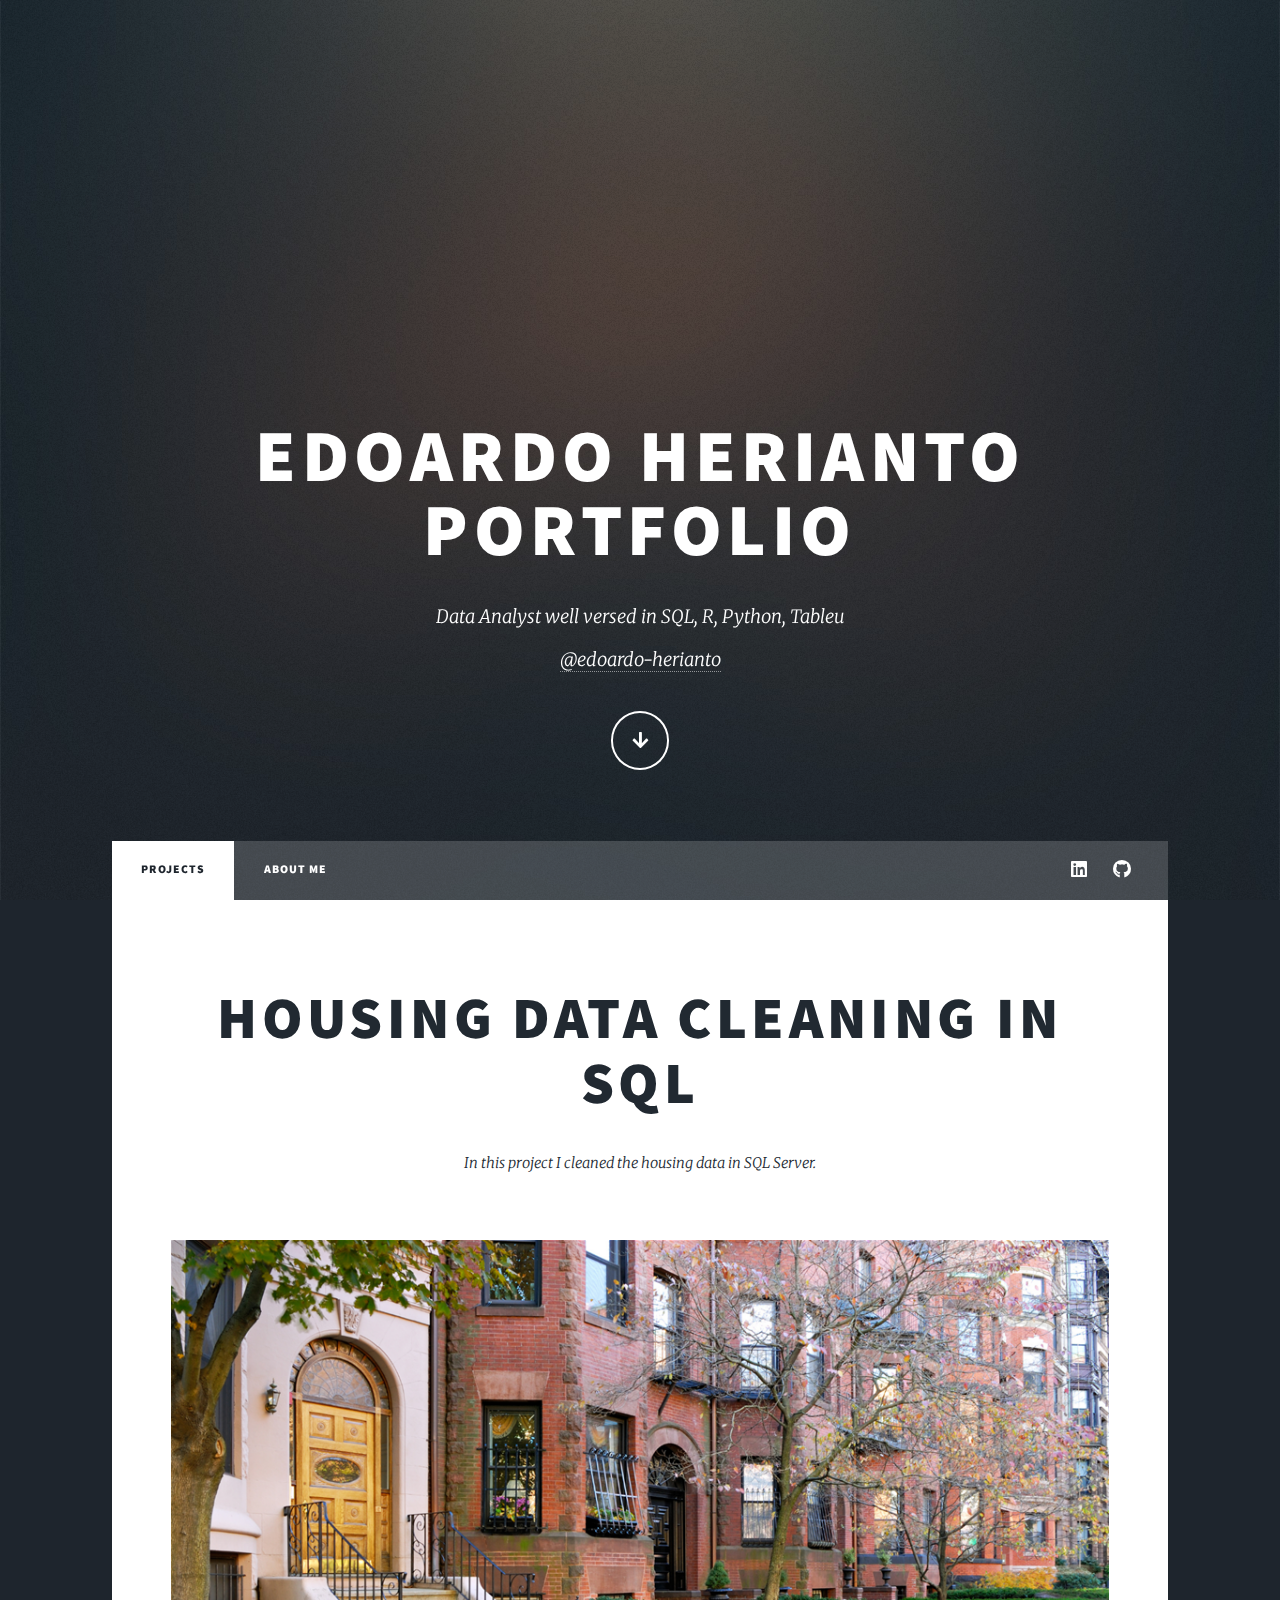
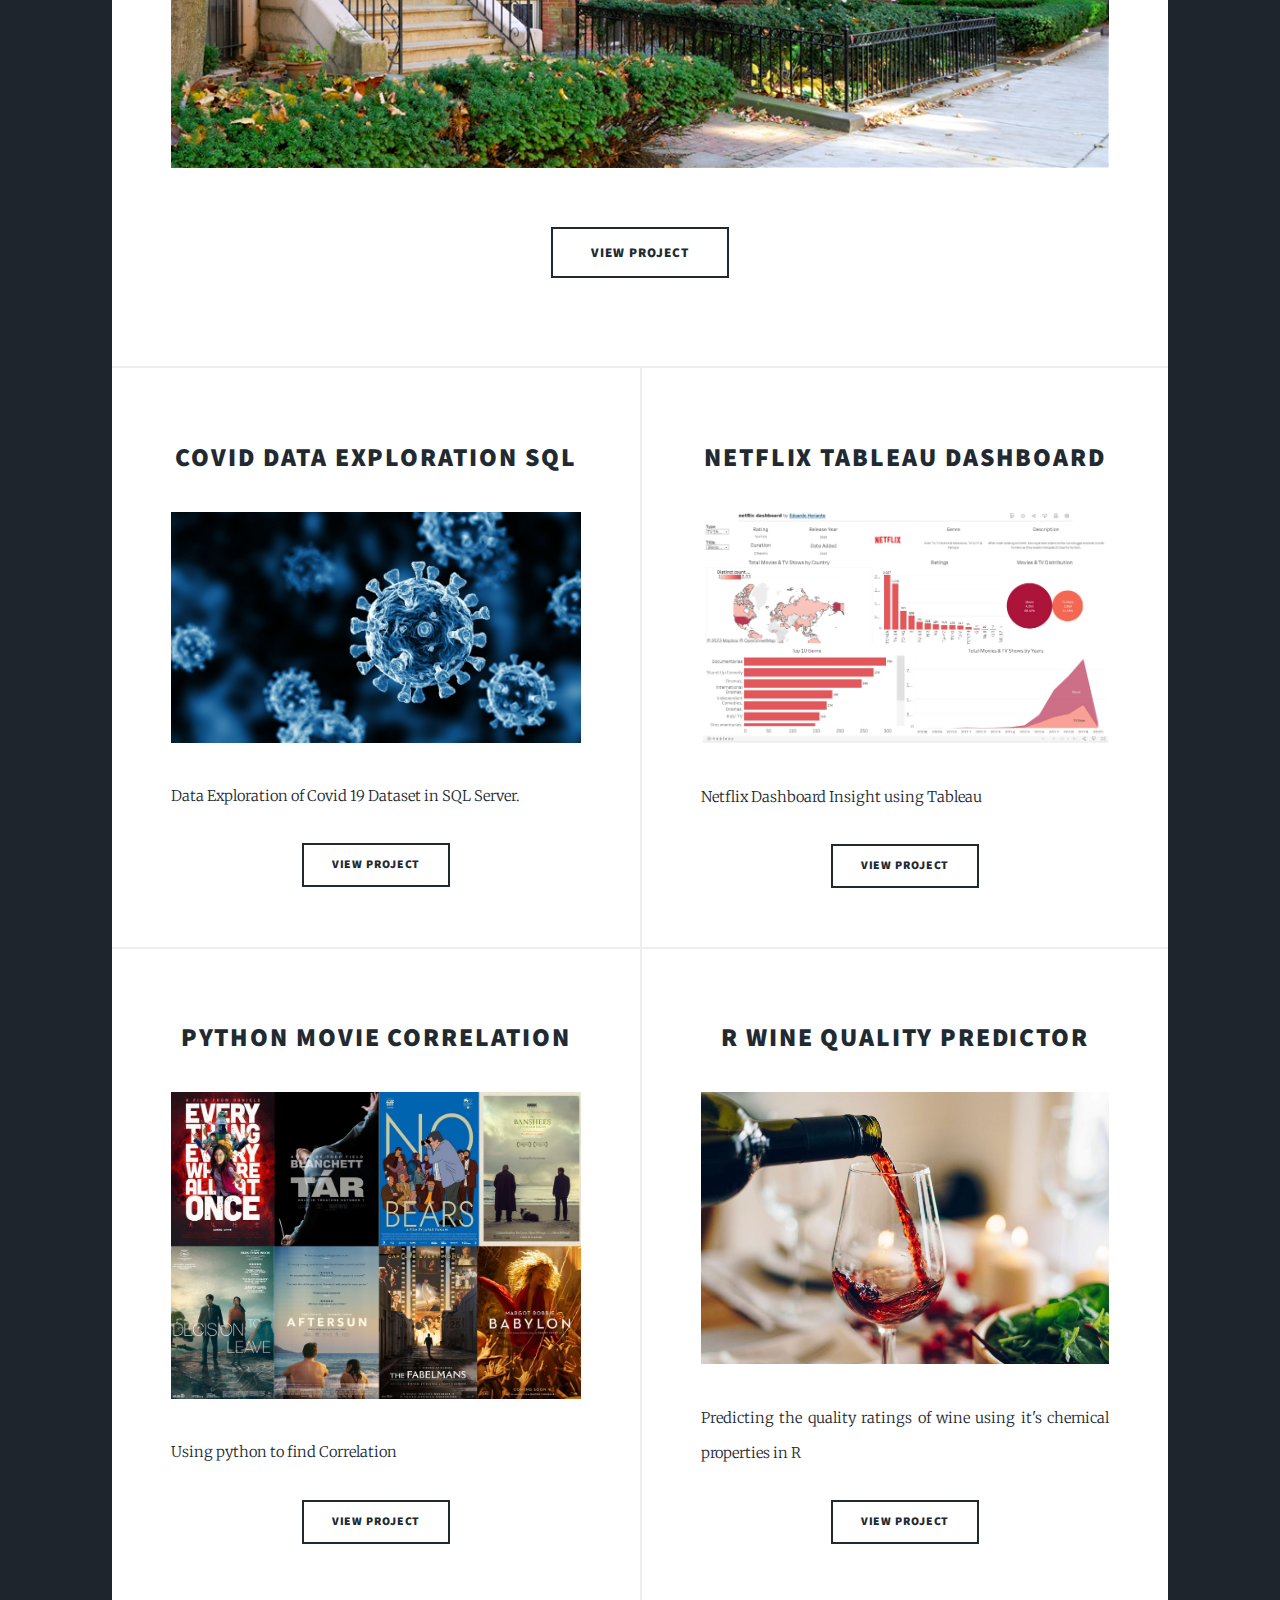
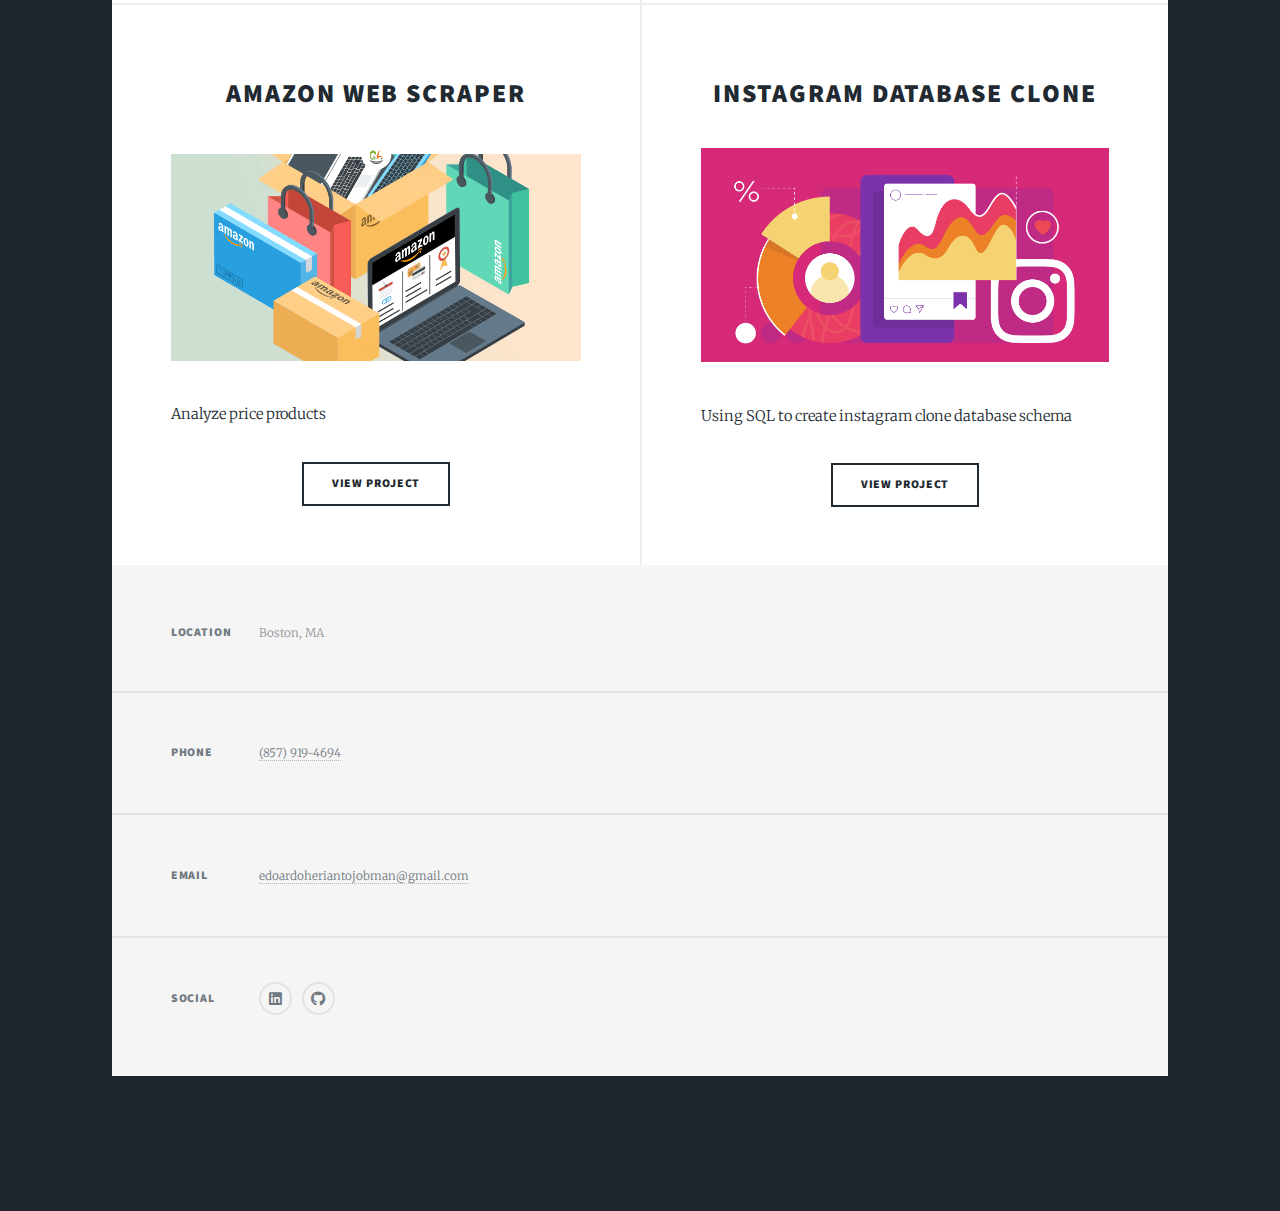
==== index.html @ 622aac28 "Add files via upload" ====
<!DOCTYPE HTML>
<!--
	Massively by HTML5 UP
	html5up.net | @ajlkn
	Free for personal and commercial use under the CCA 3.0 license (html5up.net/license)
-->
<html>
	<head>
		<title>Edoardo Herianto Portfolio - Projects</title>
		<meta charset="utf-8" />
		<meta name="viewport" content="width=device-width, initial-scale=1, user-scalable=no" />
		<link rel="stylesheet" href="assets/css/main.css" />
		<noscript><link rel="stylesheet" href="assets/css/noscript.css" /></noscript>
	</head>
	<body class="is-preload">

		<!-- Wrapper -->
			<div id="wrapper" class="fade-in">

				<!-- Intro -->
					<div id="intro">
						<h1>Edoardo Herianto Portfolio<br />
						</h1>
						<p>Data Analyst well versed in SQL, R, Python, Tableu <br /> 
						<a href="https://www.linkedin.com/in/edoardo-herianto/">@edoardo-herianto</a><a href="https://github.com/edher01"></a></p>
						<ul class="actions">
							<li><a href="#header" class="button icon solid solo fa-arrow-down scrolly">Continue</a></li>
						</ul>
					</div>

				<!-- Header -->
					<header id="header">
						<a href="index.html" class="logo">Edoardo Herianto</a>
					</header>

				<!-- Nav -->
					<nav id="nav">
						<ul class="links">
							<li class="active"><a href="index.html">Projects</a></li>
							<li><a href="generic.html">About Me</a></li>
							
						</ul>
						<ul class="icons">
							
							<li><a href="https://www.linkedin.com/in/edoardo-herianto/" class="icon brands alt fa-linkedin"><span class="label">LinkedIn</span></a></li>
							<li><a href="#" class="icon brands fa-github"><span class="label">GitHub</span></a></li>
						</ul>
					</nav>

				<!-- Main -->
					<div id="main">

						<!-- Featured Post -->
							<article class="post featured">
								<header class="major">
									
									<h2><a href="https://github.com/edher01/PortfolioProjects/blob/main/Housing%20Data%20Cleaning.sql">HOUSING DATA CLEANING IN SQL<br />
									</a></h2>
									<p>In this project I cleaned the housing data in SQL Server. </p>
								</header>
								<a href="https://github.com/edher01/PortfolioProjects/blob/main/Housing%20Data%20Cleaning.sql" class="image main"><img src="images/housing.png" alt="" /></a>
								<ul class="actions special">
									<li><a href="https://github.com/edher01/PortfolioProjects/blob/main/Housing%20Data%20Cleaning.sql" class="button large">View Project</a></li>
								</ul>
							</article>

						<!-- Posts -->
							<section class="posts">
								<article>
									<header>
										<span class="date"></span>
										<h2><a href="https://github.com/edher01/PortfolioProjects/blob/main/COVID%20Data%20Exploration.sql">COVID Data Exploration SQL<br />
										</a></h2>
									</header>
									<a href="https://github.com/edher01/PortfolioProjects/blob/main/COVID%20Data%20Exploration.sql" class="image fit"><img src="images/COVID9.jpg" alt="" /></a>
									<p>Data Exploration of Covid 19 Dataset in SQL Server.</p>
									<ul class="actions special">
										<li><a href="https://github.com/edher01/PortfolioProjects/blob/main/COVID%20Data%20Exploration.sql" class="button">View Project</a></li>
									</ul>
								</article>
								<article>
									<header>
										<span class="date"></span>
										<h2><a href="https://public.tableau.com/app/profile/edoardo.herianto/viz/netflixdashboard_16854942306820/NETFLIXDashboard?publish=yes">Netflix Tableau Dashboard<br />
										</a></h2>
									</header>
									<a href="https://public.tableau.com/app/profile/edoardo.herianto/viz/netflixdashboard_16854942306820/NETFLIXDashboard?publish=yes" class="image fit"><img src="images/netscreen.jpg" alt="" /></a>
									<p>Netflix Dashboard Insight using Tableau</p>
									<ul class="actions special">
										<li><a href="https://public.tableau.com/app/profile/edoardo.herianto/viz/netflixdashboard_16854942306820/NETFLIXDashboard?publish=yes" class="button">View Project</a></li>
									</ul>
								</article>
								<article>
									<header>
										<span class="date"></span>
										<h2><a href="https://github.com/edher01/PortfolioProjects/blob/main/Movie%20Portfolio%20Project.ipynb">Python MOVIE Correlation<br />
										</a></h2>
									</header>
									<a href="https://github.com/edher01/PortfolioProjects/blob/main/Movie%20Portfolio%20Project.ipynb" class="image fit"><img src="images/topten.jpeg" alt="" /></a>
									<p>Using python to find Correlation</p>
									<ul class="actions special">
										<li><a href="https://github.com/edher01/PortfolioProjects/blob/main/Movie%20Portfolio%20Project.ipynb" class="button">View Project</a></li>
									</ul>
								</article>
								<article>
									<header>
										<span class="date"></span>
										<h2><a href="https://github.com/edher01/PortfolioProjects/blob/main/WineQualityPrediction.R">R Wine Quality Predictor<br />
										</a></h2>
									</header>
									<a href="https://github.com/edher01/PortfolioProjects/blob/main/WineQualityPrediction.R" class="image fit"><img src="images/wine.jpeg" alt="" /></a>
									<p>Predicting the quality ratings of wine using it's chemical properties in R</p>
									<ul class="actions special">
										<li><a href="https://github.com/edher01/PortfolioProjects/blob/main/WineQualityPrediction.R" class="button">View Project</a></li>
									</ul>
								</article>
								<article>
									<header>
										<span class="date"></span>
										<h2><a href="https://github.com/edher01/PortfolioProjects/blob/main/Amazon%20Web%20Scraper.ipynb">Amazon Web Scraper<br />
										</a></h2>
									</header>
									<a href="https://github.com/edher01/PortfolioProjects/blob/main/Amazon%20Web%20Scraper.ipynb" class="image fit"><img src="images/amazon.png" alt="" /></a>
									<p>Analyze price products</p>
									<ul class="actions special">
										<li><a href="https://github.com/edher01/PortfolioProjects/blob/main/Amazon%20Web%20Scraper.ipynb" class="button">View Project</a></li>
									</ul>
								</article>
								<article>
									<header>
										<span class="date"></span>
										<h2><a href="https://github.com/edher01/PortfolioProjects/blob/main/instagram%20clone%20database.sql">INSTAGRAM DATABASE CLONE<br />
										</a></h2>
									</header>
									<a href="https://github.com/edher01/PortfolioProjects/blob/main/instagram%20clone%20database.sql" class="image fit"><img src="images/insta.png" alt="" /></a>
									<p>Using SQL to create instagram clone database schema</p>
									<ul class="actions special">
										<li><a href="#" class="button">View Project</a></li>
									</ul>
								</article>
								
							</section>

					</div>

				<!-- Footer -->
					<footer id="footer">
						
						<section class="split contact">
							<section class="alt">
								<h3>Location</h3>
								<p>Boston, MA<br />
								</p>
							</section>
							<section>
								<h3>Phone</h3>
								<p><a href="#">(857) 919-4694</a></p>
							</section>
							<section>
								<h3>Email</h3>
								<p><a href="#">edoardoheriantojobman@gmail.com</a></p>
							</section>
							<section>
								<h3>Social</h3>
								<ul class="icons alt">
									
									<li><a href="https://www.linkedin.com/in/edoardo-herianto/" class="icon brands alt fa-linkedin"><span class="label">LinkedIn</span></a></li>
									<li><a href="https://github.com/edher01" class="icon brands alt fa-github"><span class="label">GitHub</span></a></li>
								</ul>
							</section>
						</section>
					</footer>

				<!-- Copyright -->
					<div id="copyright">
						<ul><li></li><li></a></li></ul>
					</div>

			</div>

		<!-- Scripts -->
			<script src="assets/js/jquery.min.js"></script>
			<script src="assets/js/jquery.scrollex.min.js"></script>
			<script src="assets/js/jquery.scrolly.min.js"></script>
			<script src="assets/js/browser.min.js"></script>
			<script src="assets/js/breakpoints.min.js"></script>
			<script src="assets/js/util.js"></script>
			<script src="assets/js/main.js"></script>

	</body>
</html>
---- assets/css/main.css ----
@import url(fontawesome-all.min.css);
@import url("https://fonts.googleapis.com/css?family=Merriweather:300,700,300italic,700italic|Source+Sans+Pro:900");

/*
	Massively by HTML5 UP
	html5up.net | @ajlkn
	Free for personal and commercial use under the CCA 3.0 license (html5up.net/license)
*/

html, body, div, span, applet, object,
iframe, h1, h2, h3, h4, h5, h6, p, blockquote,
pre, a, abbr, acronym, address, big, cite,
code, del, dfn, em, img, ins, kbd, q, s, samp,
small, strike, strong, sub, sup, tt, var, b,
u, i, center, dl, dt, dd, ol, ul, li, fieldset,
form, label, legend, table, caption, tbody,
tfoot, thead, tr, th, td, article, aside,
canvas, details, embed, figure, figcaption,
footer, header, hgroup, menu, nav, output, ruby,
section, summary, time, mark, audio, video {
	margin: 0;
	padding: 0;
	border: 0;
	font-size: 100%;
	font: inherit;
	vertical-align: baseline;}

article, aside, details, figcaption, figure,
footer, header, hgroup, menu, nav, section {
	display: block;}

body {
	line-height: 1;
}

ol, ul {
	list-style: none;
}

blockquote, q {
	quotes: none;
}

	blockquote:before, blockquote:after, q:before, q:after {
		content: '';
		content: none;
	}

table {
	border-collapse: collapse;
	border-spacing: 0;
}

body {
	-webkit-text-size-adjust: none;
}

mark {
	background-color: transparent;
	color: inherit;
}

input::-moz-focus-inner {
	border: 0;
	padding: 0;
}

input, select, textarea {
	-moz-appearance: none;
	-webkit-appearance: none;
	-ms-appearance: none;
	appearance: none;
}

/* Basic */

	@-ms-viewport {
		width: device-width;
	}

	body {
		-ms-overflow-style: scrollbar;
	}

	@media screen and (max-width: 480px) {

		html, body {
			min-width: 320px;
		}

	}

	html {
		box-sizing: border-box;
	}

	*, *:before, *:after {
		box-sizing: inherit;
	}

	body {
		background-color: #1e252d;
	}

		body.is-preload *, body.is-preload *:before, body.is-preload *:after {
			-moz-animation: none !important;
			-webkit-animation: none !important;
			-ms-animation: none !important;
			animation: none !important;
			-moz-transition: none !important;
			-webkit-transition: none !important;
			-ms-transition: none !important;
			transition: none !important;
		}

/* Type */

	html {
		font-size: 16pt;
	}

		@media screen and (max-width: 1680px) {

			html {
				font-size: 12pt;
			}

		}

		@media screen and (max-width: 1280px) {

			html {
				font-size: 11pt;
			}

		}

		@media screen and (max-width: 360px) {

			html {
				font-size: 10pt;
			}

		}

	body {
		color: #212931;
	}

	body, input, select, textarea {
		font-family: "Merriweather", Georgia, serif;
		font-weight: 300;
		font-size: 1rem;
		line-height: 2.375;
	}

	a {
		-moz-transition: color 0.2s ease-in-out, background-color 0.2s ease-in-out, border-color 0.2s ease-in-out, box-shadow 0.2s ease-in-out;
		-webkit-transition: color 0.2s ease-in-out, background-color 0.2s ease-in-out, border-color 0.2s ease-in-out, box-shadow 0.2s ease-in-out;
		-ms-transition: color 0.2s ease-in-out, background-color 0.2s ease-in-out, border-color 0.2s ease-in-out, box-shadow 0.2s ease-in-out;
		transition: color 0.2s ease-in-out, background-color 0.2s ease-in-out, border-color 0.2s ease-in-out, box-shadow 0.2s ease-in-out;
		border-bottom: dotted 1px;
		text-decoration: none;
	}

		a:hover {
			border-bottom-color: transparent;
		}

	strong, b {
		font-weight: 600;
	}

	em, i {
		font-style: italic;
	}

	p {
		text-align: justify;
		margin: 0 0 2rem 0;
	}

	h1, h2, h3, h4, h5, h6 {
		font-family: "Source Sans Pro", Helvetica, sans-serif;
		font-weight: 900;
		line-height: 1.5;
		letter-spacing: 0.075em;
		text-transform: uppercase;
		margin: 0 0 1rem 0;
	}

		h1 a, h2 a, h3 a, h4 a, h5 a, h6 a {
			border-bottom: 0;
			color: inherit;
			text-decoration: none;
		}

	h1 {
		font-size: 4rem;
		line-height: 1.1;
		margin: 0 0 2rem 0;
	}

	h2 {
		font-size: 1.75rem;
		line-height: 1.3;
		margin: 0 0 1.5rem 0;
	}

	h3 {
		font-size: 1.25rem;
		margin: 0 0 1.5rem 0;
	}

	h4 {
		font-size: 1rem;
	}

	h5 {
		font-size: 0.9rem;
	}

	h6 {
		font-size: 0.8rem;
	}

	sub {
		font-size: 0.8rem;
		position: relative;
		top: 0.5rem;
	}

	sup {
		font-size: 0.8rem;
		position: relative;
		top: -0.5rem;
	}

	blockquote {
		border-left: solid 4px;
		font-style: italic;
		margin: 0 0 2rem 0;
		padding: 0.5rem 0 0.5rem 2rem;
	}

	code {
		border: solid 2px;
		font-family: "Courier New", monospace;
		font-size: 0.9rem;
		margin: 0 0.25rem;
		padding: 0.25rem 0.65rem;
	}

	pre {
		-webkit-overflow-scrolling: touch;
		font-family: "Courier New", monospace;
		font-size: 0.9rem;
		margin: 0 0 2rem 0;
	}

		pre code {
			display: block;
			line-height: 1.75;
			padding: 1rem 1.5rem;
			overflow-x: auto;
		}

	hr {
		border: 0;
		border-bottom: solid 2px;
		margin: 3rem 0;
	}

		hr.major {
			margin: 5rem 0;
		}

	.align-left {
		text-align: left;
	}

	.align-center {
		text-align: center;
	}

	.align-right {
		text-align: right;
	}

	input, select, textarea {
		color: #212931;
	}

	a {
		color: #212931;
		border-bottom-color: rgba(33, 41, 49, 0.5);
	}

		a:hover {
			border-bottom-color: transparent;
			color: #18bfef !important;
		}

	strong, b {
		color: #212931;
	}

	h1, h2, h3, h4, h5, h6 {
		color: #212931;
	}

	blockquote {
		border-left-color: #eeeeee;
	}

	code {
		background: rgba(220, 220, 220, 0.25);
		border-color: #eeeeee;
	}

	hr {
		border-bottom-color: #eeeeee;
	}

/* Row */

	.row {
		display: flex;
		flex-wrap: wrap;
		box-sizing: border-box;
		align-items: stretch;
	}

		.row > * {
			box-sizing: border-box;
		}

		.row.gtr-uniform > * > :last-child {
			margin-bottom: 0;
		}

		.row.aln-left {
			justify-content: flex-start;
		}

		.row.aln-center {
			justify-content: center;
		}

		.row.aln-right {
			justify-content: flex-end;
		}

		.row.aln-top {
			align-items: flex-start;
		}

		.row.aln-middle {
			align-items: center;
		}

		.row.aln-bottom {
			align-items: flex-end;
		}

		.row > .imp {
			order: -1;
		}

		.row > .col-1 {
			width: 8.33333%;
		}

		.row > .off-1 {
			margin-left: 8.33333%;
		}

		.row > .col-2 {
			width: 16.66667%;
		}

		.row > .off-2 {
			margin-left: 16.66667%;
		}

		.row > .col-3 {
			width: 25%;
		}

		.row > .off-3 {
			margin-left: 25%;
		}

		.row > .col-4 {
			width: 33.33333%;
		}

		.row > .off-4 {
			margin-left: 33.33333%;
		}

		.row > .col-5 {
			width: 41.66667%;
		}

		.row > .off-5 {
			margin-left: 41.66667%;
		}

		.row > .col-6 {
			width: 50%;
		}

		.row > .off-6 {
			margin-left: 50%;
		}

		.row > .col-7 {
			width: 58.33333%;
		}

		.row > .off-7 {
			margin-left: 58.33333%;
		}

		.row > .col-8 {
			width: 66.66667%;
		}

		.row > .off-8 {
			margin-left: 66.66667%;
		}

		.row > .col-9 {
			width: 75%;
		}

		.row > .off-9 {
			margin-left: 75%;
		}

		.row > .col-10 {
			width: 83.33333%;
		}

		.row > .off-10 {
			margin-left: 83.33333%;
		}

		.row > .col-11 {
			width: 91.66667%;
		}

		.row > .off-11 {
			margin-left: 91.66667%;
		}

		.row > .col-12 {
			width: 100%;
		}

		.row > .off-12 {
			margin-left: 100%;
		}

		.row.gtr-0 {
			margin-top: 0;
			margin-left: 0rem;
		}

			.row.gtr-0 > * {
				padding: 0 0 0 0rem;
			}

			.row.gtr-0.gtr-uniform {
				margin-top: 0rem;
			}

				.row.gtr-0.gtr-uniform > * {
					padding-top: 0rem;
				}

		.row.gtr-25 {
			margin-top: 0;
			margin-left: -0.375rem;
		}

			.row.gtr-25 > * {
				padding: 0 0 0 0.375rem;
			}

			.row.gtr-25.gtr-uniform {
				margin-top: -0.375rem;
			}

				.row.gtr-25.gtr-uniform > * {
					padding-top: 0.375rem;
				}

		.row.gtr-50 {
			margin-top: 0;
			margin-left: -0.75rem;
		}

			.row.gtr-50 > * {
				padding: 0 0 0 0.75rem;
			}

			.row.gtr-50.gtr-uniform {
				margin-top: -0.75rem;
			}

				.row.gtr-50.gtr-uniform > * {
					padding-top: 0.75rem;
				}

		.row {
			margin-top: 0;
			margin-left: -1.5rem;
		}

			.row > * {
				padding: 0 0 0 1.5rem;
			}

			.row.gtr-uniform {
				margin-top: -1.5rem;
			}

				.row.gtr-uniform > * {
					padding-top: 1.5rem;
				}

		.row.gtr-150 {
			margin-top: 0;
			margin-left: -2.25rem;
		}

			.row.gtr-150 > * {
				padding: 0 0 0 2.25rem;
			}

			.row.gtr-150.gtr-uniform {
				margin-top: -2.25rem;
			}

				.row.gtr-150.gtr-uniform > * {
					padding-top: 2.25rem;
				}

		.row.gtr-200 {
			margin-top: 0;
			margin-left: -3rem;
		}

			.row.gtr-200 > * {
				padding: 0 0 0 3rem;
			}

			.row.gtr-200.gtr-uniform {
				margin-top: -3rem;
			}

				.row.gtr-200.gtr-uniform > * {
					padding-top: 3rem;
				}

		@media screen and (max-width: 1680px) {

			.row {
				display: flex;
				flex-wrap: wrap;
				box-sizing: border-box;
				align-items: stretch;
			}

				.row > * {
					box-sizing: border-box;
				}

				.row.gtr-uniform > * > :last-child {
					margin-bottom: 0;
				}

				.row.aln-left {
					justify-content: flex-start;
				}

				.row.aln-center {
					justify-content: center;
				}

				.row.aln-right {
					justify-content: flex-end;
				}

				.row.aln-top {
					align-items: flex-start;
				}

				.row.aln-middle {
					align-items: center;
				}

				.row.aln-bottom {
					align-items: flex-end;
				}

				.row > .imp-xlarge {
					order: -1;
				}

				.row > .col-1-xlarge {
					width: 8.33333%;
				}

				.row > .off-1-xlarge {
					margin-left: 8.33333%;
				}

				.row > .col-2-xlarge {
					width: 16.66667%;
				}

				.row > .off-2-xlarge {
					margin-left: 16.66667%;
				}

				.row > .col-3-xlarge {
					width: 25%;
				}

				.row > .off-3-xlarge {
					margin-left: 25%;
				}

				.row > .col-4-xlarge {
					width: 33.33333%;
				}

				.row > .off-4-xlarge {
					margin-left: 33.33333%;
				}

				.row > .col-5-xlarge {
					width: 41.66667%;
				}

				.row > .off-5-xlarge {
					margin-left: 41.66667%;
				}

				.row > .col-6-xlarge {
					width: 50%;
				}

				.row > .off-6-xlarge {
					margin-left: 50%;
				}

				.row > .col-7-xlarge {
					width: 58.33333%;
				}

				.row > .off-7-xlarge {
					margin-left: 58.33333%;
				}

				.row > .col-8-xlarge {
					width: 66.66667%;
				}

				.row > .off-8-xlarge {
					margin-left: 66.66667%;
				}

				.row > .col-9-xlarge {
					width: 75%;
				}

				.row > .off-9-xlarge {
					margin-left: 75%;
				}

				.row > .col-10-xlarge {
					width: 83.33333%;
				}

				.row > .off-10-xlarge {
					margin-left: 83.33333%;
				}

				.row > .col-11-xlarge {
					width: 91.66667%;
				}

				.row > .off-11-xlarge {
					margin-left: 91.66667%;
				}

				.row > .col-12-xlarge {
					width: 100%;
				}

				.row > .off-12-xlarge {
					margin-left: 100%;
				}

				.row.gtr-0 {
					margin-top: 0;
					margin-left: 0rem;
				}

					.row.gtr-0 > * {
						padding: 0 0 0 0rem;
					}

					.row.gtr-0.gtr-uniform {
						margin-top: 0rem;
					}

						.row.gtr-0.gtr-uniform > * {
							padding-top: 0rem;
						}

				.row.gtr-25 {
					margin-top: 0;
					margin-left: -0.375rem;
				}

					.row.gtr-25 > * {
						padding: 0 0 0 0.375rem;
					}

					.row.gtr-25.gtr-uniform {
						margin-top: -0.375rem;
					}

						.row.gtr-25.gtr-uniform > * {
							padding-top: 0.375rem;
						}

				.row.gtr-50 {
					margin-top: 0;
					margin-left: -0.75rem;
				}

					.row.gtr-50 > * {
						padding: 0 0 0 0.75rem;
					}

					.row.gtr-50.gtr-uniform {
						margin-top: -0.75rem;
					}

						.row.gtr-50.gtr-uniform > * {
							padding-top: 0.75rem;
						}

				.row {
					margin-top: 0;
					margin-left: -1.5rem;
				}

					.row > * {
						padding: 0 0 0 1.5rem;
					}

					.row.gtr-uniform {
						margin-top: -1.5rem;
					}

						.row.gtr-uniform > * {
							padding-top: 1.5rem;
						}

				.row.gtr-150 {
					margin-top: 0;
					margin-left: -2.25rem;
				}

					.row.gtr-150 > * {
						padding: 0 0 0 2.25rem;
					}

					.row.gtr-150.gtr-uniform {
						margin-top: -2.25rem;
					}

						.row.gtr-150.gtr-uniform > * {
							padding-top: 2.25rem;
						}

				.row.gtr-200 {
					margin-top: 0;
					margin-left: -3rem;
				}

					.row.gtr-200 > * {
						padding: 0 0 0 3rem;
					}

					.row.gtr-200.gtr-uniform {
						margin-top: -3rem;
					}

						.row.gtr-200.gtr-uniform > * {
							padding-top: 3rem;
						}

		}

		@media screen and (max-width: 1280px) {

			.row {
				display: flex;
				flex-wrap: wrap;
				box-sizing: border-box;
				align-items: stretch;
			}

				.row > * {
					box-sizing: border-box;
				}

				.row.gtr-uniform > * > :last-child {
					margin-bottom: 0;
				}

				.row.aln-left {
					justify-content: flex-start;
				}

				.row.aln-center {
					justify-content: center;
				}

				.row.aln-right {
					justify-content: flex-end;
				}

				.row.aln-top {
					align-items: flex-start;
				}

				.row.aln-middle {
					align-items: center;
				}

				.row.aln-bottom {
					align-items: flex-end;
				}

				.row > .imp-large {
					order: -1;
				}

				.row > .col-1-large {
					width: 8.33333%;
				}

				.row > .off-1-large {
					margin-left: 8.33333%;
				}

				.row > .col-2-large {
					width: 16.66667%;
				}

				.row > .off-2-large {
					margin-left: 16.66667%;
				}

				.row > .col-3-large {
					width: 25%;
				}

				.row > .off-3-large {
					margin-left: 25%;
				}

				.row > .col-4-large {
					width: 33.33333%;
				}

				.row > .off-4-large {
					margin-left: 33.33333%;
				}

				.row > .col-5-large {
					width: 41.66667%;
				}

				.row > .off-5-large {
					margin-left: 41.66667%;
				}

				.row > .col-6-large {
					width: 50%;
				}

				.row > .off-6-large {
					margin-left: 50%;
				}

				.row > .col-7-large {
					width: 58.33333%;
				}

				.row > .off-7-large {
					margin-left: 58.33333%;
				}

				.row > .col-8-large {
					width: 66.66667%;
				}

				.row > .off-8-large {
					margin-left: 66.66667%;
				}

				.row > .col-9-large {
					width: 75%;
				}

				.row > .off-9-large {
					margin-left: 75%;
				}

				.row > .col-10-large {
					width: 83.33333%;
				}

				.row > .off-10-large {
					margin-left: 83.33333%;
				}

				.row > .col-11-large {
					width: 91.66667%;
				}

				.row > .off-11-large {
					margin-left: 91.66667%;
				}

				.row > .col-12-large {
					width: 100%;
				}

				.row > .off-12-large {
					margin-left: 100%;
				}

				.row.gtr-0 {
					margin-top: 0;
					margin-left: 0rem;
				}

					.row.gtr-0 > * {
						padding: 0 0 0 0rem;
					}

					.row.gtr-0.gtr-uniform {
						margin-top: 0rem;
					}

						.row.gtr-0.gtr-uniform > * {
							padding-top: 0rem;
						}

				.row.gtr-25 {
					margin-top: 0;
					margin-left: -0.375rem;
				}

					.row.gtr-25 > * {
						padding: 0 0 0 0.375rem;
					}

					.row.gtr-25.gtr-uniform {
						margin-top: -0.375rem;
					}

						.row.gtr-25.gtr-uniform > * {
							padding-top: 0.375rem;
						}

				.row.gtr-50 {
					margin-top: 0;
					margin-left: -0.75rem;
				}

					.row.gtr-50 > * {
						padding: 0 0 0 0.75rem;
					}

					.row.gtr-50.gtr-uniform {
						margin-top: -0.75rem;
					}

						.row.gtr-50.gtr-uniform > * {
							padding-top: 0.75rem;
						}

				.row {
					margin-top: 0;
					margin-left: -1.5rem;
				}

					.row > * {
						padding: 0 0 0 1.5rem;
					}

					.row.gtr-uniform {
						margin-top: -1.5rem;
					}

						.row.gtr-uniform > * {
							padding-top: 1.5rem;
						}

				.row.gtr-150 {
					margin-top: 0;
					margin-left: -2.25rem;
				}

					.row.gtr-150 > * {
						padding: 0 0 0 2.25rem;
					}

					.row.gtr-150.gtr-uniform {
						margin-top: -2.25rem;
					}

						.row.gtr-150.gtr-uniform > * {
							padding-top: 2.25rem;
						}

				.row.gtr-200 {
					margin-top: 0;
					margin-left: -3rem;
				}

					.row.gtr-200 > * {
						padding: 0 0 0 3rem;
					}

					.row.gtr-200.gtr-uniform {
						margin-top: -3rem;
					}

						.row.gtr-200.gtr-uniform > * {
							padding-top: 3rem;
						}

		}

		@media screen and (max-width: 980px) {

			.row {
				display: flex;
				flex-wrap: wrap;
				box-sizing: border-box;
				align-items: stretch;
			}

				.row > * {
					box-sizing: border-box;
				}

				.row.gtr-uniform > * > :last-child {
					margin-bottom: 0;
				}

				.row.aln-left {
					justify-content: flex-start;
				}

				.row.aln-center {
					justify-content: center;
				}

				.row.aln-right {
					justify-content: flex-end;
				}

				.row.aln-top {
					align-items: flex-start;
				}

				.row.aln-middle {
					align-items: center;
				}

				.row.aln-bottom {
					align-items: flex-end;
				}

				.row > .imp-medium {
					order: -1;
				}

				.row > .col-1-medium {
					width: 8.33333%;
				}

				.row > .off-1-medium {
					margin-left: 8.33333%;
				}

				.row > .col-2-medium {
					width: 16.66667%;
				}

				.row > .off-2-medium {
					margin-left: 16.66667%;
				}

				.row > .col-3-medium {
					width: 25%;
				}

				.row > .off-3-medium {
					margin-left: 25%;
				}

				.row > .col-4-medium {
					width: 33.33333%;
				}

				.row > .off-4-medium {
					margin-left: 33.33333%;
				}

				.row > .col-5-medium {
					width: 41.66667%;
				}

				.row > .off-5-medium {
					margin-left: 41.66667%;
				}

				.row > .col-6-medium {
					width: 50%;
				}

				.row > .off-6-medium {
					margin-left: 50%;
				}

				.row > .col-7-medium {
					width: 58.33333%;
				}

				.row > .off-7-medium {
					margin-left: 58.33333%;
				}

				.row > .col-8-medium {
					width: 66.66667%;
				}

				.row > .off-8-medium {
					margin-left: 66.66667%;
				}

				.row > .col-9-medium {
					width: 75%;
				}

				.row > .off-9-medium {
					margin-left: 75%;
				}

				.row > .col-10-medium {
					width: 83.33333%;
				}

				.row > .off-10-medium {
					margin-left: 83.33333%;
				}

				.row > .col-11-medium {
					width: 91.66667%;
				}

				.row > .off-11-medium {
					margin-left: 91.66667%;
				}

				.row > .col-12-medium {
					width: 100%;
				}

				.row > .off-12-medium {
					margin-left: 100%;
				}

				.row.gtr-0 {
					margin-top: 0;
					margin-left: 0rem;
				}

					.row.gtr-0 > * {
						padding: 0 0 0 0rem;
					}

					.row.gtr-0.gtr-uniform {
						margin-top: 0rem;
					}

						.row.gtr-0.gtr-uniform > * {
							padding-top: 0rem;
						}

				.row.gtr-25 {
					margin-top: 0;
					margin-left: -0.375rem;
				}

					.row.gtr-25 > * {
						padding: 0 0 0 0.375rem;
					}

					.row.gtr-25.gtr-uniform {
						margin-top: -0.375rem;
					}

						.row.gtr-25.gtr-uniform > * {
							padding-top: 0.375rem;
						}

				.row.gtr-50 {
					margin-top: 0;
					margin-left: -0.75rem;
				}

					.row.gtr-50 > * {
						padding: 0 0 0 0.75rem;
					}

					.row.gtr-50.gtr-uniform {
						margin-top: -0.75rem;
					}

						.row.gtr-50.gtr-uniform > * {
							padding-top: 0.75rem;
						}

				.row {
					margin-top: 0;
					margin-left: -1.5rem;
				}

					.row > * {
						padding: 0 0 0 1.5rem;
					}

					.row.gtr-uniform {
						margin-top: -1.5rem;
					}

						.row.gtr-uniform > * {
							padding-top: 1.5rem;
						}

				.row.gtr-150 {
					margin-top: 0;
					margin-left: -2.25rem;
				}

					.row.gtr-150 > * {
						padding: 0 0 0 2.25rem;
					}

					.row.gtr-150.gtr-uniform {
						margin-top: -2.25rem;
					}

						.row.gtr-150.gtr-uniform > * {
							padding-top: 2.25rem;
						}

				.row.gtr-200 {
					margin-top: 0;
					margin-left: -3rem;
				}

					.row.gtr-200 > * {
						padding: 0 0 0 3rem;
					}

					.row.gtr-200.gtr-uniform {
						margin-top: -3rem;
					}

						.row.gtr-200.gtr-uniform > * {
							padding-top: 3rem;
						}

		}

		@media screen and (max-width: 736px) {

			.row {
				display: flex;
				flex-wrap: wrap;
				box-sizing: border-box;
				align-items: stretch;
			}

				.row > * {
					box-sizing: border-box;
				}

				.row.gtr-uniform > * > :last-child {
					margin-bottom: 0;
				}

				.row.aln-left {
					justify-content: flex-start;
				}

				.row.aln-center {
					justify-content: center;
				}

				.row.aln-right {
					justify-content: flex-end;
				}

				.row.aln-top {
					align-items: flex-start;
				}

				.row.aln-middle {
					align-items: center;
				}

				.row.aln-bottom {
					align-items: flex-end;
				}

				.row > .imp-small {
					order: -1;
				}

				.row > .col-1-small {
					width: 8.33333%;
				}

				.row > .off-1-small {
					margin-left: 8.33333%;
				}

				.row > .col-2-small {
					width: 16.66667%;
				}

				.row > .off-2-small {
					margin-left: 16.66667%;
				}

				.row > .col-3-small {
					width: 25%;
				}

				.row > .off-3-small {
					margin-left: 25%;
				}

				.row > .col-4-small {
					width: 33.33333%;
				}

				.row > .off-4-small {
					margin-left: 33.33333%;
				}

				.row > .col-5-small {
					width: 41.66667%;
				}

				.row > .off-5-small {
					margin-left: 41.66667%;
				}

				.row > .col-6-small {
					width: 50%;
				}

				.row > .off-6-small {
					margin-left: 50%;
				}

				.row > .col-7-small {
					width: 58.33333%;
				}

				.row > .off-7-small {
					margin-left: 58.33333%;
				}

				.row > .col-8-small {
					width: 66.66667%;
				}

				.row > .off-8-small {
					margin-left: 66.66667%;
				}

				.row > .col-9-small {
					width: 75%;
				}

				.row > .off-9-small {
					margin-left: 75%;
				}

				.row > .col-10-small {
					width: 83.33333%;
				}

				.row > .off-10-small {
					margin-left: 83.33333%;
				}

				.row > .col-11-small {
					width: 91.66667%;
				}

				.row > .off-11-small {
					margin-left: 91.66667%;
				}

				.row > .col-12-small {
					width: 100%;
				}

				.row > .off-12-small {
					margin-left: 100%;
				}

				.row.gtr-0 {
					margin-top: 0;
					margin-left: 0rem;
				}

					.row.gtr-0 > * {
						padding: 0 0 0 0rem;
					}

					.row.gtr-0.gtr-uniform {
						margin-top: 0rem;
					}

						.row.gtr-0.gtr-uniform > * {
							padding-top: 0rem;
						}

				.row.gtr-25 {
					margin-top: 0;
					margin-left: -0.375rem;
				}

					.row.gtr-25 > * {
						padding: 0 0 0 0.375rem;
					}

					.row.gtr-25.gtr-uniform {
						margin-top: -0.375rem;
					}

						.row.gtr-25.gtr-uniform > * {
							padding-top: 0.375rem;
						}

				.row.gtr-50 {
					margin-top: 0;
					margin-left: -0.75rem;
				}

					.row.gtr-50 > * {
						padding: 0 0 0 0.75rem;
					}

					.row.gtr-50.gtr-uniform {
						margin-top: -0.75rem;
					}

						.row.gtr-50.gtr-uniform > * {
							padding-top: 0.75rem;
						}

				.row {
					margin-top: 0;
					margin-left: -1.5rem;
				}

					.row > * {
						padding: 0 0 0 1.5rem;
					}

					.row.gtr-uniform {
						margin-top: -1.5rem;
					}

						.row.gtr-uniform > * {
							padding-top: 1.5rem;
						}

				.row.gtr-150 {
					margin-top: 0;
					margin-left: -2.25rem;
				}

					.row.gtr-150 > * {
						padding: 0 0 0 2.25rem;
					}

					.row.gtr-150.gtr-uniform {
						margin-top: -2.25rem;
					}

						.row.gtr-150.gtr-uniform > * {
							padding-top: 2.25rem;
						}

				.row.gtr-200 {
					margin-top: 0;
					margin-left: -3rem;
				}

					.row.gtr-200 > * {
						padding: 0 0 0 3rem;
					}

					.row.gtr-200.gtr-uniform {
						margin-top: -3rem;
					}

						.row.gtr-200.gtr-uniform > * {
							padding-top: 3rem;
						}

		}

		@media screen and (max-width: 480px) {

			.row {
				display: flex;
				flex-wrap: wrap;
				box-sizing: border-box;
				align-items: stretch;
			}

				.row > * {
					box-sizing: border-box;
				}

				.row.gtr-uniform > * > :last-child {
					margin-bottom: 0;
				}

				.row.aln-left {
					justify-content: flex-start;
				}

				.row.aln-center {
					justify-content: center;
				}

				.row.aln-right {
					justify-content: flex-end;
				}

				.row.aln-top {
					align-items: flex-start;
				}

				.row.aln-middle {
					align-items: center;
				}

				.row.aln-bottom {
					align-items: flex-end;
				}

				.row > .imp-xsmall {
					order: -1;
				}

				.row > .col-1-xsmall {
					width: 8.33333%;
				}

				.row > .off-1-xsmall {
					margin-left: 8.33333%;
				}

				.row > .col-2-xsmall {
					width: 16.66667%;
				}

				.row > .off-2-xsmall {
					margin-left: 16.66667%;
				}

				.row > .col-3-xsmall {
					width: 25%;
				}

				.row > .off-3-xsmall {
					margin-left: 25%;
				}

				.row > .col-4-xsmall {
					width: 33.33333%;
				}

				.row > .off-4-xsmall {
					margin-left: 33.33333%;
				}

				.row > .col-5-xsmall {
					width: 41.66667%;
				}

				.row > .off-5-xsmall {
					margin-left: 41.66667%;
				}

				.row > .col-6-xsmall {
					width: 50%;
				}

				.row > .off-6-xsmall {
					margin-left: 50%;
				}

				.row > .col-7-xsmall {
					width: 58.33333%;
				}

				.row > .off-7-xsmall {
					margin-left: 58.33333%;
				}

				.row > .col-8-xsmall {
					width: 66.66667%;
				}

				.row > .off-8-xsmall {
					margin-left: 66.66667%;
				}

				.row > .col-9-xsmall {
					width: 75%;
				}

				.row > .off-9-xsmall {
					margin-left: 75%;
				}

				.row > .col-10-xsmall {
					width: 83.33333%;
				}

				.row > .off-10-xsmall {
					margin-left: 83.33333%;
				}

				.row > .col-11-xsmall {
					width: 91.66667%;
				}

				.row > .off-11-xsmall {
					margin-left: 91.66667%;
				}

				.row > .col-12-xsmall {
					width: 100%;
				}

				.row > .off-12-xsmall {
					margin-left: 100%;
				}

				.row.gtr-0 {
					margin-top: 0;
					margin-left: 0rem;
				}

					.row.gtr-0 > * {
						padding: 0 0 0 0rem;
					}

					.row.gtr-0.gtr-uniform {
						margin-top: 0rem;
					}

						.row.gtr-0.gtr-uniform > * {
							padding-top: 0rem;
						}

				.row.gtr-25 {
					margin-top: 0;
					margin-left: -0.375rem;
				}

					.row.gtr-25 > * {
						padding: 0 0 0 0.375rem;
					}

					.row.gtr-25.gtr-uniform {
						margin-top: -0.375rem;
					}

						.row.gtr-25.gtr-uniform > * {
							padding-top: 0.375rem;
						}

				.row.gtr-50 {
					margin-top: 0;
					margin-left: -0.75rem;
				}

					.row.gtr-50 > * {
						padding: 0 0 0 0.75rem;
					}

					.row.gtr-50.gtr-uniform {
						margin-top: -0.75rem;
					}

						.row.gtr-50.gtr-uniform > * {
							padding-top: 0.75rem;
						}

				.row {
					margin-top: 0;
					margin-left: -1.5rem;
				}

					.row > * {
						padding: 0 0 0 1.5rem;
					}

					.row.gtr-uniform {
						margin-top: -1.5rem;
					}

						.row.gtr-uniform > * {
							padding-top: 1.5rem;
						}

				.row.gtr-150 {
					margin-top: 0;
					margin-left: -2.25rem;
				}

					.row.gtr-150 > * {
						padding: 0 0 0 2.25rem;
					}

					.row.gtr-150.gtr-uniform {
						margin-top: -2.25rem;
					}

						.row.gtr-150.gtr-uniform > * {
							padding-top: 2.25rem;
						}

				.row.gtr-200 {
					margin-top: 0;
					margin-left: -3rem;
				}

					.row.gtr-200 > * {
						padding: 0 0 0 3rem;
					}

					.row.gtr-200.gtr-uniform {
						margin-top: -3rem;
					}

						.row.gtr-200.gtr-uniform > * {
							padding-top: 3rem;
						}

		}

		@media screen and (max-width: 360px) {

			.row {
				display: flex;
				flex-wrap: wrap;
				box-sizing: border-box;
				align-items: stretch;
			}

				.row > * {
					box-sizing: border-box;
				}

				.row.gtr-uniform > * > :last-child {
					margin-bottom: 0;
				}

				.row.aln-left {
					justify-content: flex-start;
				}

				.row.aln-center {
					justify-content: center;
				}

				.row.aln-right {
					justify-content: flex-end;
				}

				.row.aln-top {
					align-items: flex-start;
				}

				.row.aln-middle {
					align-items: center;
				}

				.row.aln-bottom {
					align-items: flex-end;
				}

				.row > .imp-xxsmall {
					order: -1;
				}

				.row > .col-1-xxsmall {
					width: 8.33333%;
				}

				.row > .off-1-xxsmall {
					margin-left: 8.33333%;
				}

				.row > .col-2-xxsmall {
					width: 16.66667%;
				}

				.row > .off-2-xxsmall {
					margin-left: 16.66667%;
				}

				.row > .col-3-xxsmall {
					width: 25%;
				}

				.row > .off-3-xxsmall {
					margin-left: 25%;
				}

				.row > .col-4-xxsmall {
					width: 33.33333%;
				}

				.row > .off-4-xxsmall {
					margin-left: 33.33333%;
				}

				.row > .col-5-xxsmall {
					width: 41.66667%;
				}

				.row > .off-5-xxsmall {
					margin-left: 41.66667%;
				}

				.row > .col-6-xxsmall {
					width: 50%;
				}

				.row > .off-6-xxsmall {
					margin-left: 50%;
				}

				.row > .col-7-xxsmall {
					width: 58.33333%;
				}

				.row > .off-7-xxsmall {
					margin-left: 58.33333%;
				}

				.row > .col-8-xxsmall {
					width: 66.66667%;
				}

				.row > .off-8-xxsmall {
					margin-left: 66.66667%;
				}

				.row > .col-9-xxsmall {
					width: 75%;
				}

				.row > .off-9-xxsmall {
					margin-left: 75%;
				}

				.row > .col-10-xxsmall {
					width: 83.33333%;
				}

				.row > .off-10-xxsmall {
					margin-left: 83.33333%;
				}

				.row > .col-11-xxsmall {
					width: 91.66667%;
				}

				.row > .off-11-xxsmall {
					margin-left: 91.66667%;
				}

				.row > .col-12-xxsmall {
					width: 100%;
				}

				.row > .off-12-xxsmall {
					margin-left: 100%;
				}

				.row.gtr-0 {
					margin-top: 0;
					margin-left: 0rem;
				}

					.row.gtr-0 > * {
						padding: 0 0 0 0rem;
					}

					.row.gtr-0.gtr-uniform {
						margin-top: 0rem;
					}

						.row.gtr-0.gtr-uniform > * {
							padding-top: 0rem;
						}

				.row.gtr-25 {
					margin-top: 0;
					margin-left: -0.375rem;
				}

					.row.gtr-25 > * {
						padding: 0 0 0 0.375rem;
					}

					.row.gtr-25.gtr-uniform {
						margin-top: -0.375rem;
					}

						.row.gtr-25.gtr-uniform > * {
							padding-top: 0.375rem;
						}

				.row.gtr-50 {
					margin-top: 0;
					margin-left: -0.75rem;
				}

					.row.gtr-50 > * {
						padding: 0 0 0 0.75rem;
					}

					.row.gtr-50.gtr-uniform {
						margin-top: -0.75rem;
					}

						.row.gtr-50.gtr-uniform > * {
							padding-top: 0.75rem;
						}

				.row {
					margin-top: 0;
					margin-left: -1.5rem;
				}

					.row > * {
						padding: 0 0 0 1.5rem;
					}

					.row.gtr-uniform {
						margin-top: -1.5rem;
					}

						.row.gtr-uniform > * {
							padding-top: 1.5rem;
						}

				.row.gtr-150 {
					margin-top: 0;
					margin-left: -2.25rem;
				}

					.row.gtr-150 > * {
						padding: 0 0 0 2.25rem;
					}

					.row.gtr-150.gtr-uniform {
						margin-top: -2.25rem;
					}

						.row.gtr-150.gtr-uniform > * {
							padding-top: 2.25rem;
						}

				.row.gtr-200 {
					margin-top: 0;
					margin-left: -3rem;
				}

					.row.gtr-200 > * {
						padding: 0 0 0 3rem;
					}

					.row.gtr-200.gtr-uniform {
						margin-top: -3rem;
					}

						.row.gtr-200.gtr-uniform > * {
							padding-top: 3rem;
						}

		}

/* Box */

	.box {
		border: solid 2px;
		margin-bottom: 2rem;
		padding: 1.5rem;
	}

		.box > :last-child,
		.box > :last-child > :last-child,
		.box > :last-child > :last-child > :last-child {
			margin-bottom: 0;
		}

		.box.alt {
			border: 0;
			border-radius: 0;
			padding: 0;
		}

	.box {
		border-color: #eeeeee;
	}

/* Button */

	input[type="submit"],
	input[type="reset"],
	input[type="button"],
	button,
	.button {
		-moz-appearance: none;
		-webkit-appearance: none;
		-ms-appearance: none;
		appearance: none;
		-moz-transition: background-color 0.2s ease-in-out, box-shadow 0.2s ease-in-out, color 0.2s ease-in-out;
		-webkit-transition: background-color 0.2s ease-in-out, box-shadow 0.2s ease-in-out, color 0.2s ease-in-out;
		-ms-transition: background-color 0.2s ease-in-out, box-shadow 0.2s ease-in-out, color 0.2s ease-in-out;
		transition: background-color 0.2s ease-in-out, box-shadow 0.2s ease-in-out, color 0.2s ease-in-out;
		border: 0;
		border-radius: 0;
		cursor: pointer;
		display: inline-block;
		font-family: "Source Sans Pro", Helvetica, sans-serif;
		font-size: 0.8rem;
		font-weight: 900;
		letter-spacing: 0.075em;
		height: 3rem;
		line-height: 3rem;
		padding: 0 2rem;
		text-align: center;
		text-decoration: none;
		text-transform: uppercase;
		white-space: nowrap;
	}

		input[type="submit"].icon:before,
		input[type="reset"].icon:before,
		input[type="button"].icon:before,
		button.icon:before,
		.button.icon:before {
			margin-right: 0.5rem;
		}

		input[type="submit"].icon.solo,
		input[type="reset"].icon.solo,
		input[type="button"].icon.solo,
		button.icon.solo,
		.button.icon.solo {
			position: relative;
			width: 4rem;
			height: 4rem;
			line-height: 4rem;
			border-radius: 4rem;
			text-indent: 4rem;
			overflow: hidden;
			padding: 0;
			white-space: nowrap;
		}

			input[type="submit"].icon.solo:before,
			input[type="reset"].icon.solo:before,
			input[type="button"].icon.solo:before,
			button.icon.solo:before,
			.button.icon.solo:before {
				position: absolute;
				display: block;
				top: 0;
				left: 0;
				width: inherit;
				height: inherit;
				line-height: inherit;
				font-size: 1.25rem;
				margin-right: 0;
				text-align: center;
				text-indent: 0;
			}

		input[type="submit"].fit,
		input[type="reset"].fit,
		input[type="button"].fit,
		button.fit,
		.button.fit {
			width: 100%;
		}

		input[type="submit"].small,
		input[type="reset"].small,
		input[type="button"].small,
		button.small,
		.button.small {
			font-size: 0.7rem;
			height: 2.5rem;
			line-height: 2.5rem;
			padding: 0 1.5rem;
		}

		input[type="submit"].large,
		input[type="reset"].large,
		input[type="button"].large,
		button.large,
		.button.large {
			font-size: 0.9rem;
			height: 3.5rem;
			line-height: 3.5rem;
			padding: 0 2.75rem;
		}

		@media screen and (max-width: 980px) {

			input[type="submit"],
			input[type="reset"],
			input[type="button"],
			button,
			.button {
				font-size: 0.9rem;
				height: 3.25rem;
				line-height: 3.25rem;
			}

				input[type="submit"].large,
				input[type="reset"].large,
				input[type="button"].large,
				button.large,
				.button.large {
					font-size: 1rem;
					height: 3.75rem;
					line-height: 3.75rem;
				}

		}

		input[type="submit"].disabled, input[type="submit"]:disabled,
		input[type="reset"].disabled,
		input[type="reset"]:disabled,
		input[type="button"].disabled,
		input[type="button"]:disabled,
		button.disabled,
		button:disabled,
		.button.disabled,
		.button:disabled {
			pointer-events: none;
			opacity: 0.25;
		}

	input[type="submit"],
	input[type="reset"],
	input[type="button"],
	button,
	.button {
		background-color: transparent;
		box-shadow: inset 0 0 0 2px #212931;
		color: #212931 !important;
	}

		input[type="submit"]:hover,
		input[type="reset"]:hover,
		input[type="button"]:hover,
		button:hover,
		.button:hover {
			box-shadow: inset 0 0 0 2px #18bfef;
			color: #18bfef !important;
		}

		input[type="submit"].primary,
		input[type="reset"].primary,
		input[type="button"].primary,
		button.primary,
		.button.primary {
			background-color: #212931;
			box-shadow: none;
			color: #ffffff !important;
		}

			input[type="submit"].primary:hover,
			input[type="reset"].primary:hover,
			input[type="button"].primary:hover,
			button.primary:hover,
			.button.primary:hover {
				background-color: #18bfef;
			}

/* Form */

	form {
		margin: 0 0 2rem 0;
	}

		form > :last-child {
			margin-bottom: 0;
		}

		form > .fields {
			display: -moz-flex;
			display: -webkit-flex;
			display: -ms-flex;
			display: flex;
			-moz-flex-wrap: wrap;
			-webkit-flex-wrap: wrap;
			-ms-flex-wrap: wrap;
			flex-wrap: wrap;
			width: calc(100% + 3rem);
			margin: -1.5rem 0 2rem -1.5rem;
		}

			form > .fields > .field {
				-moz-flex-grow: 0;
				-webkit-flex-grow: 0;
				-ms-flex-grow: 0;
				flex-grow: 0;
				-moz-flex-shrink: 0;
				-webkit-flex-shrink: 0;
				-ms-flex-shrink: 0;
				flex-shrink: 0;
				padding: 1.5rem 0 0 1.5rem;
				width: calc(100% - 1.5rem);
			}

				form > .fields > .field.half {
					width: calc(50% - 0.75rem);
				}

				form > .fields > .field.third {
					width: calc(100%/3 - 0.5rem);
				}

				form > .fields > .field.quarter {
					width: calc(25% - 0.375rem);
				}

		@media screen and (max-width: 480px) {

			form > .fields {
				width: calc(100% + 3rem);
				margin: -1.5rem 0 2rem -1.5rem;
			}

				form > .fields > .field {
					padding: 1.5rem 0 0 1.5rem;
					width: calc(100% - 1.5rem);
				}

					form > .fields > .field.half {
						width: calc(100% - 1.5rem);
					}

					form > .fields > .field.third {
						width: calc(100% - 1.5rem);
					}

					form > .fields > .field.quarter {
						width: calc(100% - 1.5rem);
					}

		}

	label {
		display: block;
		font-family: "Source Sans Pro", Helvetica, sans-serif;
		font-weight: 900;
		line-height: 1.5;
		letter-spacing: 0.075em;
		font-size: 0.8rem;
		text-transform: uppercase;
		margin: 0 0 0.75rem 0;
	}

		@media screen and (max-width: 980px) {

			label {
				font-size: 0.9rem;
			}

		}

	input[type="text"],
	input[type="password"],
	input[type="email"],
	select,
	textarea {
		-moz-appearance: none;
		-webkit-appearance: none;
		-ms-appearance: none;
		appearance: none;
		background: transparent;
		border-radius: 0;
		border: solid 2px;
		color: inherit;
		display: block;
		outline: 0;
		padding: 0 1rem;
		text-decoration: none;
		width: 100%;
	}

		input[type="text"]:invalid,
		input[type="password"]:invalid,
		input[type="email"]:invalid,
		select:invalid,
		textarea:invalid {
			box-shadow: none;
		}

	select {
		background-size: 1.25rem;
		background-repeat: no-repeat;
		background-position: calc(100% - 1rem) center;
		height: 3rem;
		padding-right: 3rem;
		text-overflow: ellipsis;
	}

		select:focus::-ms-value {
			background-color: transparent;
		}

		select::-ms-expand {
			display: none;
		}

	input[type="text"],
	input[type="password"],
	input[type="email"],
	select {
		height: 3rem;
	}

	textarea {
		padding: 0.75rem 1rem;
	}

	input[type="checkbox"],
	input[type="radio"] {
		-moz-appearance: none;
		-webkit-appearance: none;
		-ms-appearance: none;
		appearance: none;
		display: block;
		float: left;
		margin-right: -2rem;
		opacity: 0;
		width: 1rem;
		z-index: -1;
	}

		input[type="checkbox"] + label,
		input[type="radio"] + label {
			text-decoration: none;
			cursor: pointer;
			display: inline-block;
			font-size: 1rem;
			letter-spacing: 0;
			font-family: "Merriweather", Georgia, serif;
			text-transform: none;
			font-weight: 300;
			padding-left: 2.8rem;
			padding-right: 1rem;
			position: relative;
		}

			input[type="checkbox"] + label:before,
			input[type="radio"] + label:before {
				-moz-osx-font-smoothing: grayscale;
				-webkit-font-smoothing: antialiased;
				display: inline-block;
				font-style: normal;
				font-variant: normal;
				text-rendering: auto;
				line-height: 1;
				text-transform: none !important;
				font-family: 'Font Awesome 5 Free';
				font-weight: 900;
			}

			input[type="checkbox"] + label:before,
			input[type="radio"] + label:before {
				border-radius: 0;
				border: solid 2px;
				content: '';
				display: inline-block;
				font-size: 0.8rem;
				height: 1.8rem;
				left: 0;
				line-height: 1.65rem;
				position: absolute;
				text-align: center;
				top: -0.125rem;
				width: 1.8rem;
			}

		input[type="checkbox"]:checked + label:before,
		input[type="radio"]:checked + label:before {
			content: '\f00c';
		}

	input[type="checkbox"] + label:before {
		border-radius: 0;
	}

	input[type="radio"] + label:before {
		border-radius: 100%;
	}

	::-webkit-input-placeholder {
		opacity: 1.0;
	}

	:-moz-placeholder {
		opacity: 1.0;
	}

	::-moz-placeholder {
		opacity: 1.0;
	}

	:-ms-input-placeholder {
		opacity: 1.0;
	}

	label {
		color: #212931;
	}

	input[type="text"],
	input[type="password"],
	input[type="email"],
	select,
	textarea {
		border-color: #eeeeee;
	}

		input[type="text"]:focus,
		input[type="password"]:focus,
		input[type="email"]:focus,
		select:focus,
		textarea:focus {
			border-color: #18bfef;
		}

	select {
		background-image: url("data:image/svg+xml;charset=utf8,%3Csvg xmlns='http://www.w3.org/2000/svg' width='40' height='40' preserveAspectRatio='none' viewBox='0 0 40 40'%3E%3Cpath d='M9.4,12.3l10.4,10.4l10.4-10.4c0.2-0.2,0.5-0.4,0.9-0.4c0.3,0,0.6,0.1,0.9,0.4l3.3,3.3c0.2,0.2,0.4,0.5,0.4,0.9 c0,0.4-0.1,0.6-0.4,0.9L20.7,31.9c-0.2,0.2-0.5,0.4-0.9,0.4c-0.3,0-0.6-0.1-0.9-0.4L4.3,17.3c-0.2-0.2-0.4-0.5-0.4-0.9 c0-0.4,0.1-0.6,0.4-0.9l3.3-3.3c0.2-0.2,0.5-0.4,0.9-0.4S9.1,12.1,9.4,12.3z' fill='%23eeeeee' /%3E%3C/svg%3E");
	}

		select option {
			background-color: #ffffff;
			color: #212931;
		}

	.select-wrapper:before {
		color: #eeeeee;
	}

	input[type="checkbox"] + label,
	input[type="radio"] + label {
		color: #212931;
	}

		input[type="checkbox"] + label:before,
		input[type="radio"] + label:before {
			border-color: #eeeeee;
		}

	input[type="checkbox"]:checked + label:before,
	input[type="radio"]:checked + label:before {
		background-color: #212931;
		border-color: #212931;
		color: #ffffff;
	}

	input[type="checkbox"]:focus + label:before,
	input[type="radio"]:focus + label:before {
		border-color: #18bfef;
	}

	::-webkit-input-placeholder {
		color: #909498 !important;
	}

	:-moz-placeholder {
		color: #909498 !important;
	}

	::-moz-placeholder {
		color: #909498 !important;
	}

	:-ms-input-placeholder {
		color: #909498 !important;
	}

	.formerize-placeholder {
		color: #909498 !important;
	}

/* Icon */

	.icon {
		text-decoration: none;
		border-bottom: none;
		position: relative;
	}

		.icon:before {
			-moz-osx-font-smoothing: grayscale;
			-webkit-font-smoothing: antialiased;
			display: inline-block;
			font-style: normal;
			font-variant: normal;
			text-rendering: auto;
			line-height: 1;
			text-transform: none !important;
			font-family: 'Font Awesome 5 Free';
			font-weight: 400;
		}

		.icon > .label {
			display: none;
		}

		.icon:before {
			line-height: inherit;
		}

		.icon.solid:before {
			font-weight: 900;
		}

		.icon.brands:before {
			font-family: 'Font Awesome 5 Brands';
		}

/* Image */

	.image {
		border: 0;
		display: inline-block;
		position: relative;
	}

		.image img {
			display: block;
		}

		.image.left, .image.right {
			max-width: 40%;
		}

			.image.left img, .image.right img {
				width: 100%;
			}

		.image.left {
			float: left;
			margin: 0 2rem 2rem 0;
			top: 0.75rem;
		}

		.image.right {
			float: right;
			margin: 0 0 2rem 2rem;
			top: 0.75rem;
		}

		.image.fit {
			display: block;
			margin: 2.5rem 0;
			width: 100%;
		}

			.image.fit:first-child {
				margin-top: 0;
			}

			.image.fit img {
				width: 100%;
			}

		.image.main {
			display: block;
			margin: 4rem 0;
			width: 100%;
		}

			.image.main:first-child {
				margin-top: 0;
			}

			.image.main img {
				width: 100%;
			}

		@media screen and (max-width: 736px) {

			.image.fit {
				margin: 2rem 0;
			}

			.image.main {
				margin: 2rem 0;
			}

		}

	a.image {
		overflow: hidden;
	}

		a.image img {
			-moz-transition: -moz-transform 0.2s ease-out;
			-webkit-transition: -webkit-transform 0.2s ease-out;
			-ms-transition: -ms-transform 0.2s ease-out;
			transition: transform 0.2s ease-out;
		}

		a.image:hover img {
			-moz-transform: scale(1.05);
			-webkit-transform: scale(1.05);
			-ms-transform: scale(1.05);
			transform: scale(1.05);
		}

/* Actions */

	ul.actions {
		display: -moz-flex;
		display: -webkit-flex;
		display: -ms-flex;
		display: flex;
		cursor: default;
		list-style: none;
		margin-left: -1rem;
		padding-left: 0;
	}

		ul.actions li {
			padding: 0 0 0 1rem;
			vertical-align: middle;
		}

		ul.actions.special {
			-moz-justify-content: center;
			-webkit-justify-content: center;
			-ms-justify-content: center;
			justify-content: center;
			width: 100%;
			margin-left: 0;
		}

			ul.actions.special li:first-child {
				padding-left: 0;
			}

		ul.actions.stacked {
			-moz-flex-direction: column;
			-webkit-flex-direction: column;
			-ms-flex-direction: column;
			flex-direction: column;
			margin-left: 0;
		}

			ul.actions.stacked li {
				padding: 1.3rem 0 0 0;
			}

				ul.actions.stacked li:first-child {
					padding-top: 0;
				}

		ul.actions.fit {
			width: calc(100% + 1rem);
		}

			ul.actions.fit li {
				-moz-flex-grow: 1;
				-webkit-flex-grow: 1;
				-ms-flex-grow: 1;
				flex-grow: 1;
				-moz-flex-shrink: 1;
				-webkit-flex-shrink: 1;
				-ms-flex-shrink: 1;
				flex-shrink: 1;
				width: 100%;
			}

				ul.actions.fit li > * {
					width: 100%;
				}

			ul.actions.fit.stacked {
				width: 100%;
			}

		@media screen and (max-width: 480px) {

			ul.actions:not(.fixed) {
				-moz-flex-direction: column;
				-webkit-flex-direction: column;
				-ms-flex-direction: column;
				flex-direction: column;
				margin-left: 0;
				width: 100% !important;
			}

				ul.actions:not(.fixed) li {
					-moz-flex-grow: 1;
					-webkit-flex-grow: 1;
					-ms-flex-grow: 1;
					flex-grow: 1;
					-moz-flex-shrink: 1;
					-webkit-flex-shrink: 1;
					-ms-flex-shrink: 1;
					flex-shrink: 1;
					padding: 1rem 0 0 0;
					text-align: center;
					width: 100%;
				}

					ul.actions:not(.fixed) li > * {
						width: 100%;
					}

					ul.actions:not(.fixed) li:first-child {
						padding-top: 0;
					}

					ul.actions:not(.fixed) li input[type="submit"],
					ul.actions:not(.fixed) li input[type="reset"],
					ul.actions:not(.fixed) li input[type="button"],
					ul.actions:not(.fixed) li button,
					ul.actions:not(.fixed) li .button {
						width: 100%;
					}

						ul.actions:not(.fixed) li input[type="submit"].icon:before,
						ul.actions:not(.fixed) li input[type="reset"].icon:before,
						ul.actions:not(.fixed) li input[type="button"].icon:before,
						ul.actions:not(.fixed) li button.icon:before,
						ul.actions:not(.fixed) li .button.icon:before {
							margin-left: -0.5rem;
						}

		}

/* Icons */

	ul.icons {
		cursor: default;
		list-style: none;
		padding-left: 0;
	}

		ul.icons li {
			display: inline-block;
			padding: 0 0.5rem 0 0;
			vertical-align: middle;
		}

			ul.icons li:last-child {
				padding-right: 0;
			}

			ul.icons li .icon:before {
				width: 2.25rem;
				height: 2.25rem;
				line-height: 2.25rem;
				display: inline-block;
				text-align: center;
				border-radius: 100%;
				font-size: 1.25rem;
			}

		ul.icons.alt li .icon:before {
			-moz-transition: color 0.2s ease-in-out, background-color 0.2s ease-in-out, border-color 0.2s ease-in-out, box-shadow 0.2s ease-in-out;
			-webkit-transition: color 0.2s ease-in-out, background-color 0.2s ease-in-out, border-color 0.2s ease-in-out, box-shadow 0.2s ease-in-out;
			-ms-transition: color 0.2s ease-in-out, background-color 0.2s ease-in-out, border-color 0.2s ease-in-out, box-shadow 0.2s ease-in-out;
			transition: color 0.2s ease-in-out, background-color 0.2s ease-in-out, border-color 0.2s ease-in-out, box-shadow 0.2s ease-in-out;
			font-size: 1rem;
		}

/* List */

	ol {
		list-style: decimal;
		margin: 0 0 2rem 0;
		padding-left: 1.25rem;
	}

		ol li {
			padding-left: 0.25rem;
		}

	ul {
		list-style: disc;
		margin: 0 0 2rem 0;
		padding-left: 1rem;
	}

		ul li {
			padding-left: 0.5rem;
		}

		ul.divided {
			list-style: none;
			padding-left: 0;
		}

			ul.divided li {
				border-top: solid 1px;
				padding: 0.5rem 0;
			}

				ul.divided li:first-child {
					border-top: 0;
					padding-top: 0;
				}

	dl {
		margin: 0 0 2rem 0;
	}

		dl dt {
			display: block;
			font-weight: 600;
			margin: 0 0 1rem 0;
		}

		dl dd {
			margin-left: 2rem;
		}

	ul.divided li {
		border-top-color: #eeeeee;
	}

	ul.icons li a.icon:hover:before {
		color: #18bfef;
	}

	ul.icons.alt li .icon:before {
		box-shadow: inset 0 0 0 2px #eeeeee;
	}

	ul.icons.alt li a.icon:hover:before {
		box-shadow: inset 0 0 0 2px #18bfef;
	}

/* Section/Article */

	section.special, article.special {
		text-align: center;
	}

	header {
		cursor: default;
	}

		header > .date {
			display: block;
			font-size: 0.8rem;
			height: 1;
			margin: 0 0 1rem 0;
			position: relative;
		}

		header > p {
			font-style: italic;
		}

		header > h1 + p {
			font-size: 1.1rem;
			margin-top: -0.5rem;
			line-height: 2;
		}

		header > h2 + p {
			font-size: 1rem;
			margin-top: -0.75rem;
		}

		header > h3 + p {
			font-size: 0.9rem;
			margin-top: -0.75rem;
		}

		header > h4 + p {
			font-size: 0.8rem;
			margin-top: -0.75rem;
		}

		header.major {
			margin: 0 0 4rem 0;
			text-align: center;
		}

			header.major > :last-child {
				margin-bottom: 0;
			}

			header.major > p {
				margin-top: 0;
				text-align: center;
			}

			header.major > .date {
				font-size: 1rem;
				margin: 0 0 4rem 0;
			}

				header.major > .date:before, header.major > .date:after {
					content: '';
					display: block;
					position: absolute;
					top: 50%;
					width: calc(50% - 6rem);
					border-top: solid 2px;
				}

				header.major > .date:before {
					left: 0;
				}

				header.major > .date:after {
					right: 0;
				}

		@media screen and (max-width: 980px) {

			header br {
				display: none;
			}

		}

		@media screen and (max-width: 736px) {

			header.major {
				margin: 0 0 2rem 0;
			}

		}

	header.major .date:before, header.major .date:after {
		border-top-color: #eeeeee;
	}

/* Table */

	.table-wrapper {
		-webkit-overflow-scrolling: touch;
		overflow-x: auto;
	}

	table {
		margin: 0 0 2rem 0;
		width: 100%;
	}

		table tbody tr {
			border: solid 1px;
			border-left: 0;
			border-right: 0;
		}

		table td {
			padding: 0.75rem 0.75rem;
		}

		table th {
			font-family: "Source Sans Pro", Helvetica, sans-serif;
			font-size: 0.8rem;
			font-weight: 900;
			letter-spacing: 0.075em;
			line-height: 1.5;
			padding: 0 0.75rem 0.75rem 0.75rem;
			text-align: left;
			text-transform: uppercase;
		}

			@media screen and (max-width: 980px) {

				table th {
					font-size: 0.9rem;
				}

			}

		table thead {
			border-bottom: solid 2px;
		}

		table tfoot {
			border-top: solid 2px;
		}

		table.alt {
			border-collapse: separate;
		}

			table.alt tbody tr td {
				border: solid 1px;
				border-left-width: 0;
				border-top-width: 0;
			}

				table.alt tbody tr td:first-child {
					border-left-width: 1px;
				}

			table.alt tbody tr:first-child td {
				border-top-width: 1px;
			}

			table.alt thead {
				border-bottom: 0;
			}

			table.alt tfoot {
				border-top: 0;
			}

	table tbody tr {
		border-color: #eeeeee;
	}

		table tbody tr:nth-child(2n + 1) {
			background-color: rgba(220, 220, 220, 0.25);
		}

	table th {
		color: #212931;
	}

	table thead {
		border-bottom-color: #eeeeee;
	}

	table tfoot {
		border-top-color: #eeeeee;
	}

	table.alt tbody tr td {
		border-color: #eeeeee;
	}

/* Pagination */

	.pagination {
		display: -moz-inline-flex;
		display: -webkit-inline-flex;
		display: -ms-inline-flex;
		display: inline-flex;
		-moz-user-select: none;
		-webkit-user-select: none;
		-ms-user-select: none;
		user-select: none;
		cursor: default;
		list-style: none;
		margin: 0 0 2rem 2px;
		padding: 0;
	}

		.pagination a, .pagination span {
			-moz-transition: background-color 0.2s ease-in-out, border-color 0.2s ease-in-out, box-shadow 0.2s ease-in-out, color 0.2s ease-in-out;
			-webkit-transition: background-color 0.2s ease-in-out, border-color 0.2s ease-in-out, box-shadow 0.2s ease-in-out, color 0.2s ease-in-out;
			-ms-transition: background-color 0.2s ease-in-out, border-color 0.2s ease-in-out, box-shadow 0.2s ease-in-out, color 0.2s ease-in-out;
			transition: background-color 0.2s ease-in-out, border-color 0.2s ease-in-out, box-shadow 0.2s ease-in-out, color 0.2s ease-in-out;
			border: solid 2px;
			display: inline-block;
			font-family: "Source Sans Pro", Helvetica, sans-serif;
			font-size: 0.8rem;
			font-weight: 900;
			height: 3rem;
			letter-spacing: 0.075em;
			line-height: calc(3rem - 4px);
			margin-left: -2px;
			min-width: 3rem;
			position: relative;
			text-align: center;
			text-decoration: none;
			text-transform: uppercase;
		}

		.pagination .next, .pagination .previous {
			text-decoration: none;
			padding: 0 1.75rem;
		}

			.pagination .next:before, .pagination .previous:before {
				-moz-osx-font-smoothing: grayscale;
				-webkit-font-smoothing: antialiased;
				display: inline-block;
				font-style: normal;
				font-variant: normal;
				text-rendering: auto;
				line-height: 1;
				text-transform: none !important;
				font-family: 'Font Awesome 5 Free';
				font-weight: 900;
			}

			.pagination .next:before, .pagination .previous:before {
				display: inline-block;
				color: inherit !important;
				line-height: inherit;
			}

		.pagination .previous:before {
			content: '\f104';
			margin-right: 0.9375em;
		}

		.pagination .next:before {
			content: '\f105';
			float: right;
			margin-left: 0.9375em;
		}

		@media screen and (max-width: 980px) {

			.pagination a, .pagination span {
				font-size: 0.9rem;
			}

		}

		@media screen and (max-width: 480px) {

			.pagination .page, .pagination .extra {
				display: none;
			}

		}

	.pagination a, .pagination span {
		border-color: #eeeeee;
	}

	.pagination a {
		color: #212931 !important;
	}

		.pagination a:hover {
			color: #18bfef !important;
			border-color: #18bfef;
			z-index: 1;
		}

			.pagination a:hover + a,
			.pagination a:hover + span {
				border-left-color: #18bfef;
			}

		.pagination a.active {
			background-color: #eeeeee;
		}

	.pagination span {
		color: #eeeeee;
	}

/* Wrapper */

	#wrapper {
		-moz-transition: opacity 0.5s ease;
		-webkit-transition: opacity 0.5s ease;
		-ms-transition: opacity 0.5s ease;
		transition: opacity 0.5s ease;
		position: relative;
		z-index: 1;
		overflow: hidden;
	}

		#wrapper > .bg {
			position: absolute;
			top: 0;
			left: 0;
			width: 100%;
			height: 100%;
			background-color: #212931;
			background-image: url("../../images/overlay.png"), linear-gradient(0deg, rgba(0, 0, 0, 0.1), rgba(0, 0, 0, 0.1)), url("../../images/bg.jpg");
			background-size: auto,								auto,														100% auto;
			background-position: center,								center,														top center;
			background-repeat: repeat,								no-repeat,													no-repeat;
			background-attachment: scroll,								scroll,														scroll;
			z-index: -1;
		}

			#wrapper > .bg.fixed {
				position: fixed;
				width: 100vw;
				height: 100vh;
			}

		#wrapper.fade-in:before {
			pointer-events: none;
			-moz-transition: opacity 1s ease-in-out;
			-webkit-transition: opacity 1s ease-in-out;
			-ms-transition: opacity 1s ease-in-out;
			transition: opacity 1s ease-in-out;
			-moz-transition-delay: 0.75s;
			-webkit-transition-delay: 0.75s;
			-ms-transition-delay: 0.75s;
			transition-delay: 0.75s;
			background: #1e252d;
			content: '';
			display: block;
			height: 100%;
			left: 0;
			opacity: 0;
			position: fixed;
			top: 0;
			width: 100%;
		}

		body.is-preload #wrapper.fade-in:before {
			opacity: 1;
		}

		@media screen and (orientation: portrait) {

			#wrapper > .bg {
				background-size: auto,								auto,														auto 175%;
			}

		}

/* Intro */

	#intro {
		color: #ffffff;
		padding: 8rem 4rem 6rem 4rem ;
		-moz-align-items: center;
		-webkit-align-items: center;
		-ms-align-items: center;
		align-items: center;
		display: -moz-flex;
		display: -webkit-flex;
		display: -ms-flex;
		display: flex;
		-moz-flex-direction: column;
		-webkit-flex-direction: column;
		-ms-flex-direction: column;
		flex-direction: column;
		-moz-justify-content: -moz-flex-end;
		-webkit-justify-content: -webkit-flex-end;
		-ms-justify-content: -ms-flex-end;
		justify-content: flex-end;
		-moz-transition: opacity 1s ease, -moz-transform 1s ease;
		-webkit-transition: opacity 1s ease, -webkit-transform 1s ease;
		-ms-transition: opacity 1s ease, -ms-transform 1s ease;
		transition: opacity 1s ease, transform 1s ease;
		position: relative;
		cursor: default;
		text-align: center;
		z-index: 1;
		min-height: 100vh;
	}

		#intro input, #intro select, #intro textarea {
			color: #ffffff;
		}

		#intro a {
			color: #ffffff;
			border-bottom-color: rgba(255, 255, 255, 0.5);
		}

			#intro a:hover {
				border-bottom-color: transparent;
				color: #18bfef !important;
			}

		#intro strong, #intro b {
			color: #ffffff;
		}

		#intro h1, #intro h2, #intro h3, #intro h4, #intro h5, #intro h6 {
			color: #ffffff;
		}

		#intro blockquote {
			border-left-color: #ffffff;
		}

		#intro code {
			background: rgba(255, 255, 255, 0.075);
			border-color: #ffffff;
		}

		#intro hr {
			border-bottom-color: #ffffff;
		}

		#intro input[type="submit"],
		#intro input[type="reset"],
		#intro input[type="button"],
		#intro button,
		#intro .button {
			background-color: transparent;
			box-shadow: inset 0 0 0 2px #ffffff;
			color: #ffffff !important;
		}

			#intro input[type="submit"]:hover,
			#intro input[type="reset"]:hover,
			#intro input[type="button"]:hover,
			#intro button:hover,
			#intro .button:hover {
				box-shadow: inset 0 0 0 2px #18bfef;
				color: #18bfef !important;
			}

			#intro input[type="submit"].primary,
			#intro input[type="reset"].primary,
			#intro input[type="button"].primary,
			#intro button.primary,
			#intro .button.primary {
				background-color: #ffffff;
				box-shadow: none;
				color: #1e252d !important;
			}

				#intro input[type="submit"].primary:hover,
				#intro input[type="reset"].primary:hover,
				#intro input[type="button"].primary:hover,
				#intro button.primary:hover,
				#intro .button.primary:hover {
					background-color: #18bfef;
				}

		#intro h1 {
			font-size: 5rem;
			line-height: 1;
		}

		#intro p {
			font-size: 1.25rem;
			font-style: italic;
			margin-top: -0.25rem;
			text-align: center;
		}

		#intro + #header {
			margin-top: -20rem;
		}

			#intro + #header .logo {
				-moz-transform: translateY(2rem);
				-webkit-transform: translateY(2rem);
				-ms-transform: translateY(2rem);
				transform: translateY(2rem);
				opacity: 0;
				visibility: hidden;
			}

		#intro.hidden {
			pointer-events: none;
			-moz-transform: translateY(2rem);
			-webkit-transform: translateY(2rem);
			-ms-transform: translateY(2rem);
			transform: translateY(2rem);
			-moz-transition: opacity 0.5s ease, -moz-transform 0.5s ease, visibility 0.5s;
			-webkit-transition: opacity 0.5s ease, -webkit-transform 0.5s ease, visibility 0.5s;
			-ms-transition: opacity 0.5s ease, -ms-transform 0.5s ease, visibility 0.5s;
			transition: opacity 0.5s ease, transform 0.5s ease, visibility 0.5s;
			opacity: 0;
			visibility: hidden;
		}

			#intro.hidden + #header .logo {
				-moz-transform: translateY(0);
				-webkit-transform: translateY(0);
				-ms-transform: translateY(0);
				transform: translateY(0);
				opacity: 1;
				visibility: visible;
			}

		body.is-preload #intro {
			-moz-transform: translateY(2rem);
			-webkit-transform: translateY(2rem);
			-ms-transform: translateY(2rem);
			transform: translateY(2rem);
			opacity: 0;
		}

			body.is-preload #intro:not(.hidden) + #header + #nav {
				-moz-transform: translateY(4rem);
				-webkit-transform: translateY(4rem);
				-ms-transform: translateY(4rem);
				transform: translateY(4rem);
				opacity: 0;
			}

		@media screen and (max-width: 980px) {

			#intro {
				padding: 4rem 4rem 2rem 4rem ;
				min-height: 90vh;
			}

				#intro p br {
					display: none;
				}

				#intro + #header {
					margin-top: -14rem;
				}

		}

		@media screen and (max-width: 736px) {

			#intro {
				padding: 3rem 2rem 1rem 2rem ;
				min-height: 80vh;
			}

				#intro h1 {
					font-size: 3.25rem;
					line-height: 1.1;
					margin-bottom: 1rem;
				}

				#intro p {
					font-size: 1rem;
					margin-top: 0rem;
				}

				#intro .actions {
					display: none;
				}

		}

/* Header */

	#header {
		color: #ffffff;
		-moz-align-items: center;
		-webkit-align-items: center;
		-ms-align-items: center;
		align-items: center;
		display: -moz-flex;
		display: -webkit-flex;
		display: -ms-flex;
		display: flex;
		-moz-flex-direction: column;
		-webkit-flex-direction: column;
		-ms-flex-direction: column;
		flex-direction: column;
		-moz-justify-content: -moz-flex-end;
		-webkit-justify-content: -webkit-flex-end;
		-ms-justify-content: -ms-flex-end;
		justify-content: flex-end;
		pointer-events: none;
		-moz-user-select: none;
		-webkit-user-select: none;
		-ms-user-select: none;
		user-select: none;
		height: 20rem;
		padding-bottom: 8rem;
		position: relative;
		text-align: center;
		z-index: 2;
	}

		#header input, #header select, #header textarea {
			color: #ffffff;
		}

		#header a {
			color: #ffffff;
			border-bottom-color: rgba(255, 255, 255, 0.5);
		}

			#header a:hover {
				border-bottom-color: transparent;
				color: #18bfef !important;
			}

		#header strong, #header b {
			color: #ffffff;
		}

		#header h1, #header h2, #header h3, #header h4, #header h5, #header h6 {
			color: #ffffff;
		}

		#header blockquote {
			border-left-color: #ffffff;
		}

		#header code {
			background: rgba(255, 255, 255, 0.075);
			border-color: #ffffff;
		}

		#header hr {
			border-bottom-color: #ffffff;
		}

		#header .logo {
			-moz-transition: border-color 0.2s ease-in-out, color 0.2s ease-in-out, opacity 0.5s ease, -moz-transform 0.5s ease, visibility 0.5s;
			-webkit-transition: border-color 0.2s ease-in-out, color 0.2s ease-in-out, opacity 0.5s ease, -webkit-transform 0.5s ease, visibility 0.5s;
			-ms-transition: border-color 0.2s ease-in-out, color 0.2s ease-in-out, opacity 0.5s ease, -ms-transform 0.5s ease, visibility 0.5s;
			transition: border-color 0.2s ease-in-out, color 0.2s ease-in-out, opacity 0.5s ease, transform 0.5s ease, visibility 0.5s;
			pointer-events: auto;
			border-style: solid;
			border-color: #ffffff;
			border-width: 5px !important;
			font-family: "Source Sans Pro", Helvetica, sans-serif;
			font-size: 2.25rem;
			font-weight: 900;
			letter-spacing: 0.075em;
			line-height: 1;
			padding: 1rem 1.75rem;
			text-transform: uppercase;
			visibility: visible;
		}

			#header .logo:hover {
				border-color: #18bfef !important;
				color: #18bfef !important;
			}

		@media screen and (max-width: 980px) {

			#header {
				height: 14rem;
				padding-bottom: 4rem;
			}

		}

		@media screen and (max-width: 736px) {

			#header {
				padding-bottom: 3rem;
			}

				#header .logo {
					font-size: 1.75rem;
					border-width: 3px !important;
				}

		}

/* Nav */

	#nav {
		color: #ffffff;
		display: -moz-flex;
		display: -webkit-flex;
		display: -ms-flex;
		display: flex;
		-moz-transition: -moz-transform 1s ease, opacity 1s ease;
		-webkit-transition: -webkit-transform 1s ease, opacity 1s ease;
		-ms-transition: -ms-transform 1s ease, opacity 1s ease;
		transition: transform 1s ease, opacity 1s ease;
		background: rgba(255, 255, 255, 0.175);
		height: 4rem;
		line-height: 4rem;
		margin: -4rem auto 0 auto;
		overflow: hidden;
		padding: 0 2rem 0 0;
		position: relative;
		width: calc(100% - 4rem);
		max-width: 72rem;
		z-index: 2;
	}

		#nav ul.divided li {
			border-top-color: #ffffff;
		}

		#nav ul.icons li a.icon:hover:before {
			color: #18bfef;
		}

		#nav ul.icons.alt li .icon:before {
			box-shadow: inset 0 0 0 2px #ffffff;
		}

		#nav ul.icons.alt li a.icon:hover:before {
			box-shadow: inset 0 0 0 2px #18bfef;
		}

		#nav input, #nav select, #nav textarea {
			color: #ffffff;
		}

		#nav a {
			color: #ffffff;
			border-bottom-color: rgba(255, 255, 255, 0.5);
		}

			#nav a:hover {
				border-bottom-color: transparent;
				color: #18bfef !important;
			}

		#nav strong, #nav b {
			color: #ffffff;
		}

		#nav h1, #nav h2, #nav h3, #nav h4, #nav h5, #nav h6 {
			color: #ffffff;
		}

		#nav blockquote {
			border-left-color: #ffffff;
		}

		#nav code {
			background: rgba(255, 255, 255, 0.075);
			border-color: #ffffff;
		}

		#nav hr {
			border-bottom-color: #ffffff;
		}

		#nav ul.links {
			display: -moz-flex;
			display: -webkit-flex;
			display: -ms-flex;
			display: flex;
			-moz-flex-grow: 1;
			-webkit-flex-grow: 1;
			-ms-flex-grow: 1;
			flex-grow: 1;
			-moz-flex-shrink: 1;
			-webkit-flex-shrink: 1;
			-ms-flex-shrink: 1;
			flex-shrink: 1;
			font-family: "Source Sans Pro", Helvetica, sans-serif;
			font-weight: 900;
			letter-spacing: 0.075em;
			list-style: none;
			margin-bottom: 0;
			padding-left: 0;
			text-transform: uppercase;
		}

			#nav ul.links li {
				display: block;
				padding-left: 0;
			}

				#nav ul.links li a {
					-moz-transition: background-color 0.2s ease-in-out, color 0.2s ease-in-out;
					-webkit-transition: background-color 0.2s ease-in-out, color 0.2s ease-in-out;
					-ms-transition: background-color 0.2s ease-in-out, color 0.2s ease-in-out;
					transition: background-color 0.2s ease-in-out, color 0.2s ease-in-out;
					display: block;
					font-size: 0.8rem;
					outline: none;
					padding: 0 2rem;
				}

					#nav ul.links li a:hover {
						color: inherit !important;
						background-color: rgba(255, 255, 255, 0.1);
					}

				#nav ul.links li.active {
					background-color: #ffffff;
				}

					#nav ul.links li.active a {
						color: #1e252d;
					}

						#nav ul.links li.active a:hover {
							color: #18bfef !important;
						}

		#nav ul.icons {
			-moz-flex-grow: 0;
			-webkit-flex-grow: 0;
			-ms-flex-grow: 0;
			flex-grow: 0;
			-moz-flex-shrink: 0;
			-webkit-flex-shrink: 0;
			-ms-flex-shrink: 0;
			flex-shrink: 0;
			margin-bottom: 0;
		}

		@media screen and (max-width: 980px) {

			#nav {
				display: none;
			}

		}

/* Main */

	#main {
		background-color: #ffffff;
		position: relative;
		margin: 0 auto;
		width: calc(100% - 4rem);
		max-width: 72rem;
		z-index: 2;
	}

		#main > * {
			padding: 4rem 4rem 2rem 4rem ;
			border-top: solid 2px #eeeeee;
			margin: 0;
		}

			#main > *:first-child {
				border-top: 0;
			}

		#main > footer {
			text-align: center;
		}

		#main > .post {
			padding: 8rem 8rem 6rem 8rem ;
		}

			#main > .post header.major > .date {
				margin-top: -2rem;
			}

			#main > .post header.major > h1, #main > .post header.major h2 {
				font-size: 4rem;
				line-height: 1.1;
				margin: 0 0 2rem 0;
			}

			#main > .post.featured {
				text-align: center;
			}

			@media screen and (max-width: 1280px) {

				#main > .post {
					padding: 6rem 4rem 4rem 4rem ;
				}

			}

			@media screen and (max-width: 736px) {

				#main > .post {
					padding: 4rem 2rem 2rem 2rem ;
				}

					#main > .post header.major > .date {
						margin-top: -1rem;
						margin-bottom: 2rem;
					}

					#main > .post header.major > h1, #main > .post header.major h2 {
						font-size: 2.5rem;
						line-height: 1.2;
						margin: 0 0 1.5rem 0;
					}

			}

		#main > .posts {
			display: -moz-flex;
			display: -webkit-flex;
			display: -ms-flex;
			display: flex;
			-moz-flex-wrap: wrap;
			-webkit-flex-wrap: wrap;
			-ms-flex-wrap: wrap;
			flex-wrap: wrap;
			-moz-align-items: -moz-stretch;
			-webkit-align-items: -webkit-stretch;
			-ms-align-items: -ms-stretch;
			align-items: stretch;
			text-align: center;
			width: 100%;
			padding: 0;
		}

			#main > .posts > * {
				-moz-flex-shrink: 1;
				-webkit-flex-shrink: 1;
				-ms-flex-shrink: 1;
				flex-shrink: 1;
				-moz-flex-grow: 0;
				-webkit-flex-grow: 0;
				-ms-flex-grow: 0;
				flex-grow: 0;
			}

			#main > .posts > * {
				width: 50%;
			}

			#main > .posts > * {
				padding: 4rem;
				width: 50%;
			}

			#main > .posts > article {
				border-color: #eeeeee;
				border-left-width: 2px;
				border-style: solid;
				border-top-width: 2px;
				text-align: center;
			}

				#main > .posts > article > :last-child {
					margin-bottom: 0;
				}

				#main > .posts > article:nth-child(2n - 1) {
					border-left-width: 0;
				}

				#main > .posts > article:nth-child(-n + 2) {
					border-top-width: 0;
				}

			@media screen and (max-width: 980px) {

				#main > .posts > * {
					width: 50%;
				}

				#main > .posts > * {
					padding: 2.5rem;
					width: 50%;
				}

			}

			@media screen and (max-width: 736px) {

				#main > .posts > * {
					width: 100%;
				}

				#main > .posts > * {
					padding: 2rem;
					width: 100%;
				}

				#main > .posts > article:nth-child(2n - 1) {
					border-left-width: 2px;
				}

				#main > .posts > article:nth-child(-n + 2) {
					border-top-width: 2px;
				}

				#main > .posts > article:nth-child(n) {
					border-left-width: 0;
				}

				#main > .posts > article:nth-child(-n + 1) {
					border-top-width: 0;
				}

				#main > .posts > article .image {
					max-width: 25rem;
					margin-left: auto;
					margin-right: auto;
				}

			}

		@media screen and (max-width: 736px) {

			#main > * {
				padding: 2rem 2rem 0.1rem 2rem ;
			}

		}

		@media screen and (max-width: 480px) {

			#main {
				width: 100%;
			}

		}

/* Footer */

	#footer {
		color: #717981;
		display: -moz-flex;
		display: -webkit-flex;
		display: -ms-flex;
		display: flex;
		background-color: #f5f5f5;
		color: #909498;
		cursor: default;
		position: relative;
		margin: 0 auto;
		width: calc(100% - 4rem);
		max-width: 72rem;
		z-index: 2;
	}

		#footer input, #footer select, #footer textarea {
			color: #717981;
		}

		#footer a {
			color: #717981;
			border-bottom-color: rgba(113, 121, 129, 0.5);
		}

			#footer a:hover {
				border-bottom-color: transparent;
				color: #18bfef !important;
			}

		#footer strong, #footer b {
			color: #717981;
		}

		#footer h1, #footer h2, #footer h3, #footer h4, #footer h5, #footer h6 {
			color: #717981;
		}

		#footer blockquote {
			border-left-color: #e2e2e2;
		}

		#footer code {
			background: rgba(220, 220, 220, 0.5);
			border-color: #e2e2e2;
		}

		#footer hr {
			border-bottom-color: #e2e2e2;
		}

		#footer .box {
			border-color: #e2e2e2;
		}

		#footer input[type="submit"],
		#footer input[type="reset"],
		#footer input[type="button"],
		#footer button,
		#footer .button {
			background-color: transparent;
			box-shadow: inset 0 0 0 2px #717981;
			color: #717981 !important;
		}

			#footer input[type="submit"]:hover,
			#footer input[type="reset"]:hover,
			#footer input[type="button"]:hover,
			#footer button:hover,
			#footer .button:hover {
				box-shadow: inset 0 0 0 2px #18bfef;
				color: #18bfef !important;
			}

			#footer input[type="submit"].primary,
			#footer input[type="reset"].primary,
			#footer input[type="button"].primary,
			#footer button.primary,
			#footer .button.primary {
				background-color: #717981;
				box-shadow: none;
				color: #f5f5f5 !important;
			}

				#footer input[type="submit"].primary:hover,
				#footer input[type="reset"].primary:hover,
				#footer input[type="button"].primary:hover,
				#footer button.primary:hover,
				#footer .button.primary:hover {
					background-color: #18bfef;
				}

		#footer label {
			color: #717981;
		}

		#footer input[type="text"],
		#footer input[type="password"],
		#footer input[type="email"],
		#footer select,
		#footer textarea {
			border-color: #e2e2e2;
		}

			#footer input[type="text"]:focus,
			#footer input[type="password"]:focus,
			#footer input[type="email"]:focus,
			#footer select:focus,
			#footer textarea:focus {
				border-color: #18bfef;
			}

		#footer select {
			background-image: url("data:image/svg+xml;charset=utf8,%3Csvg xmlns='http://www.w3.org/2000/svg' width='40' height='40' preserveAspectRatio='none' viewBox='0 0 40 40'%3E%3Cpath d='M9.4,12.3l10.4,10.4l10.4-10.4c0.2-0.2,0.5-0.4,0.9-0.4c0.3,0,0.6,0.1,0.9,0.4l3.3,3.3c0.2,0.2,0.4,0.5,0.4,0.9 c0,0.4-0.1,0.6-0.4,0.9L20.7,31.9c-0.2,0.2-0.5,0.4-0.9,0.4c-0.3,0-0.6-0.1-0.9-0.4L4.3,17.3c-0.2-0.2-0.4-0.5-0.4-0.9 c0-0.4,0.1-0.6,0.4-0.9l3.3-3.3c0.2-0.2,0.5-0.4,0.9-0.4S9.1,12.1,9.4,12.3z' fill='%23e2e2e2' /%3E%3C/svg%3E");
		}

			#footer select option {
				background-color: #f5f5f5;
				color: #717981;
			}

		#footer .select-wrapper:before {
			color: #e2e2e2;
		}

		#footer input[type="checkbox"] + label,
		#footer input[type="radio"] + label {
			color: #717981;
		}

			#footer input[type="checkbox"] + label:before,
			#footer input[type="radio"] + label:before {
				border-color: #e2e2e2;
			}

		#footer input[type="checkbox"]:checked + label:before,
		#footer input[type="radio"]:checked + label:before {
			background-color: #717981;
			border-color: #717981;
			color: #f5f5f5;
		}

		#footer input[type="checkbox"]:focus + label:before,
		#footer input[type="radio"]:focus + label:before {
			border-color: #18bfef;
		}

		#footer ::-webkit-input-placeholder {
			color: #b3b7bb !important;
		}

		#footer :-moz-placeholder {
			color: #b3b7bb !important;
		}

		#footer ::-moz-placeholder {
			color: #b3b7bb !important;
		}

		#footer :-ms-input-placeholder {
			color: #b3b7bb !important;
		}

		#footer .formerize-placeholder {
			color: #b3b7bb !important;
		}

		#footer ul.divided li {
			border-top-color: #e2e2e2;
		}

		#footer ul.icons li a.icon:hover:before {
			color: #18bfef;
		}

		#footer ul.icons.alt li .icon:before {
			box-shadow: inset 0 0 0 2px #e2e2e2;
		}

		#footer ul.icons.alt li a.icon:hover:before {
			box-shadow: inset 0 0 0 2px #18bfef;
		}

		#footer header.major .date:before, #footer header.major .date:after {
			border-top-color: #e2e2e2;
		}

		#footer table tbody tr {
			border-color: #e2e2e2;
		}

			#footer table tbody tr:nth-child(2n + 1) {
				background-color: rgba(220, 220, 220, 0.5);
			}

		#footer table th {
			color: #717981;
		}

		#footer table thead {
			border-bottom-color: #e2e2e2;
		}

		#footer table tfoot {
			border-top-color: #e2e2e2;
		}

		#footer table.alt tbody tr td {
			border-color: #e2e2e2;
		}

		#footer .pagination a, #footer .pagination span {
			border-color: #e2e2e2;
		}

		#footer .pagination a {
			color: #717981 !important;
		}

			#footer .pagination a:hover {
				color: #18bfef !important;
				border-color: #18bfef;
				z-index: 1;
			}

				#footer .pagination a:hover + a,
				#footer .pagination a:hover + span {
					border-left-color: #18bfef;
				}

			#footer .pagination a.active {
				background-color: #e2e2e2;
			}

		#footer .pagination span {
			color: #e2e2e2;
		}

		#footer > section {
			-moz-flex-basis: 50%;
			-webkit-flex-basis: 50%;
			-ms-flex-basis: 50%;
			flex-basis: 50%;
			-moz-flex-grow: 1;
			-webkit-flex-grow: 1;
			-ms-flex-grow: 1;
			flex-grow: 1;
			-moz-flex-shrink: 1;
			-webkit-flex-shrink: 1;
			-ms-flex-shrink: 1;
			flex-shrink: 1;
			padding: 4rem 4rem 2rem 4rem ;
			border-left: solid 2px #e2e2e2;
		}

			#footer > section:first-child {
				border-left: 0;
			}

			#footer > section.split {
				display: -moz-flex;
				display: -webkit-flex;
				display: -ms-flex;
				display: flex;
				-moz-flex-direction: column;
				-webkit-flex-direction: column;
				-ms-flex-direction: column;
				flex-direction: column;
				padding: 0;
			}

				#footer > section.split > section {
					padding: 3rem 4rem 1rem 4rem ;
					border-top: solid 2px #e2e2e2;
				}

					#footer > section.split > section:first-child {
						padding: 5rem 4rem 1rem 4rem ;
						border-top: 0;
					}

					#footer > section.split > section:last-child {
						padding: 3rem 4rem 3rem 4rem ;
					}

				#footer > section.split.contact > section {
					display: -moz-flex;
					display: -webkit-flex;
					display: -ms-flex;
					display: flex;
					-moz-align-items: center;
					-webkit-align-items: center;
					-ms-align-items: center;
					align-items: center;
					padding: 3.15rem 4rem;
				}

					#footer > section.split.contact > section > * {
						margin-bottom: 0;
					}

					#footer > section.split.contact > section > :first-child {
						-moz-flex-shrink: 0;
						-webkit-flex-shrink: 0;
						-ms-flex-shrink: 0;
						flex-shrink: 0;
						-moz-flex-grow: 0;
						-webkit-flex-grow: 0;
						-ms-flex-grow: 0;
						flex-grow: 0;
						width: 6rem;
					}

					#footer > section.split.contact > section > :last-child {
						-moz-flex-shrink: 1;
						-webkit-flex-shrink: 1;
						-ms-flex-shrink: 1;
						flex-shrink: 1;
						-moz-flex-grow: 1;
						-webkit-flex-grow: 1;
						-ms-flex-grow: 1;
						flex-grow: 1;
					}

					#footer > section.split.contact > section:first-child {
						padding: 4rem 4rem 3rem 4rem;
					}

					#footer > section.split.contact > section:last-child {
						padding: 3rem 4rem 4rem 4rem;
					}

					#footer > section.split.contact > section.alt {
						-moz-align-items: -moz-flex-start;
						-webkit-align-items: -webkit-flex-start;
						-ms-align-items: -ms-flex-start;
						align-items: flex-start;
					}

						#footer > section.split.contact > section.alt > :last-child {
							margin-top: -0.325rem;
						}

		#footer form label,
		#footer h3,
		#footer p {
			font-size: 0.8rem;
		}

		@media screen and (max-width: 980px) {

			#footer {
				display: block;
			}

				#footer > section {
					border-top: solid 2px #e2e2e2;
				}

					#footer > section:first-child {
						border-top: 0;
					}

					#footer > section.split > section {
						padding: 4rem 4rem 2rem 4rem ;
					}

						#footer > section.split > section:first-child {
							padding: 4rem 4rem 2rem 4rem ;
						}

						#footer > section.split > section:last-child {
							padding: 4rem 4rem 2rem 4rem ;
						}

					#footer > section.split.contact > section {
						padding: 4rem;
					}

						#footer > section.split.contact > section:first-child {
							padding: 4rem;
						}

						#footer > section.split.contact > section:last-child {
							padding: 4rem;
						}

				#footer form label,
				#footer h3,
				#footer p {
					font-size: 0.9rem;
				}

		}

		@media screen and (max-width: 736px) {

			#footer > section {
				padding: 2rem 2rem 0.1rem 2rem ;
			}

				#footer > section.split > section {
					padding: 2rem 2rem 0.1rem 2rem ;
				}

					#footer > section.split > section:first-child {
						padding: 2rem 2rem 0.1rem 2rem ;
					}

					#footer > section.split > section:last-child {
						padding: 2rem 2rem 0.1rem 2rem ;
					}

				#footer > section.split.contact > section {
					padding: 2rem;
				}

					#footer > section.split.contact > section:first-child {
						padding: 2rem;
					}

					#footer > section.split.contact > section:last-child {
						padding: 2rem;
					}

		}

		@media screen and (max-width: 480px) {

			#footer {
				width: 100%;
			}

		}

	#copyright {
		color: #ffffff;
		position: relative;
		color: rgba(255, 255, 255, 0.25);
		cursor: default;
		font-family: "Source Sans Pro", Helvetica, sans-serif;
		font-size: 0.8rem;
		font-weight: 900;
		letter-spacing: 0.075em;
		line-height: 1.5;
		text-align: center;
		text-transform: uppercase;
		margin: 4rem auto 8rem auto;
		width: calc(100% - 4rem);
		max-width: 72rem;
		z-index: 2;
	}

		#copyright input, #copyright select, #copyright textarea {
			color: #ffffff;
		}

		#copyright a {
			color: #ffffff;
			border-bottom-color: rgba(255, 255, 255, 0.5);
		}

			#copyright a:hover {
				border-bottom-color: transparent;
				color: #18bfef !important;
			}

		#copyright strong, #copyright b {
			color: #ffffff;
		}

		#copyright h1, #copyright h2, #copyright h3, #copyright h4, #copyright h5, #copyright h6 {
			color: #ffffff;
		}

		#copyright blockquote {
			border-left-color: #ffffff;
		}

		#copyright code {
			background: rgba(255, 255, 255, 0.075);
			border-color: #ffffff;
		}

		#copyright hr {
			border-bottom-color: #ffffff;
		}

		#copyright a {
			color: inherit;
			border-bottom-color: inherit;
		}

		#copyright ul {
			list-style: none;
			margin: 0;
			padding-left: 0;
		}

			#copyright ul li {
				border-left: solid 2px;
				display: inline-block;
				line-height: 1;
				margin-left: 1rem;
				padding-left: 1rem;
			}

				#copyright ul li:first-child {
					border-left: 0;
					margin-left: 0;
					padding-left: 0;
				}

		@media screen and (max-width: 1280px) {

			#copyright {
				margin: 4rem auto;
			}

		}

		@media screen and (max-width: 480px) {

			#copyright ul li {
				border-left: 0;
				margin: 1rem 0 0 0;
				padding-left: 0;
				display: block;
			}

				#copyright ul li:first-child {
					margin-top: 0;
				}

		}

/* Nav Panel */

	#navPanelToggle {
		text-decoration: none;
		-moz-transition: color 0.2s ease-in-out, background-color 0.2s ease-in-out, box-shadow 0.2s ease-in-out;
		-webkit-transition: color 0.2s ease-in-out, background-color 0.2s ease-in-out, box-shadow 0.2s ease-in-out;
		-ms-transition: color 0.2s ease-in-out, background-color 0.2s ease-in-out, box-shadow 0.2s ease-in-out;
		transition: color 0.2s ease-in-out, background-color 0.2s ease-in-out, box-shadow 0.2s ease-in-out;
		display: none;
		position: fixed;
		top: 0.75rem;
		right: 0.75rem;
		border: 0;
		color: #ffffff;
		font-family: "Source Sans Pro", Helvetica, sans-serif;
		font-size: 0.9rem;
		font-weight: 900;
		letter-spacing: 0.075em;
		padding: 0.375rem 1.25rem;
		text-transform: uppercase;
		z-index: 10001;
	}

		#navPanelToggle:before {
			-moz-osx-font-smoothing: grayscale;
			-webkit-font-smoothing: antialiased;
			display: inline-block;
			font-style: normal;
			font-variant: normal;
			text-rendering: auto;
			line-height: 1;
			text-transform: none !important;
			font-family: 'Font Awesome 5 Free';
			font-weight: 900;
		}

		#navPanelToggle:before {
			content: '\f0c9';
			margin-right: 0.5rem;
		}

		#navPanelToggle.alt {
			background-color: rgba(255, 255, 255, 0.875);
			box-shadow: 0 0.125rem 0.75rem 0 rgba(30, 37, 45, 0.25);
			color: #212931;
		}

			#navPanelToggle.alt:hover {
				background-color: #ffffff;
			}

		@media screen and (max-width: 980px) {

			#navPanelToggle {
				display: block;
			}

		}

		@media screen and (max-width: 736px) {

			#navPanelToggle {
				font-size: 0.8rem;
				padding: 0.25rem 1rem;
			}

		}

	#navPanel {
		-moz-transform: translateX(20rem);
		-webkit-transform: translateX(20rem);
		-ms-transform: translateX(20rem);
		transform: translateX(20rem);
		-moz-transition: -moz-transform 0.5s ease, box-shadow 0.5s ease, visibility 0.5s;
		-webkit-transition: -webkit-transform 0.5s ease, box-shadow 0.5s ease, visibility 0.5s;
		-ms-transition: -ms-transform 0.5s ease, box-shadow 0.5s ease, visibility 0.5s;
		transition: transform 0.5s ease, box-shadow 0.5s ease, visibility 0.5s;
		display: none;
		-webkit-overflow-scrolling: touch;
		background: #ffffff;
		box-shadow: none;
		color: #212931;
		height: 100%;
		max-width: 80%;
		overflow-y: auto;
		padding: 3rem 2rem;
		position: fixed;
		right: 0;
		top: 0;
		visibility: hidden;
		width: 20rem;
		z-index: 10002;
	}

		#navPanel .links {
			list-style: none;
			padding-left: 0;
		}

			#navPanel .links li {
				border-top: solid 2px #eeeeee;
			}

				#navPanel .links li a {
					border-bottom: 0;
					display: block;
					font-family: "Source Sans Pro", Helvetica, sans-serif;
					font-size: 0.9rem;
					font-size: 0.9rem;
					font-weight: 900;
					letter-spacing: 0.075em;
					padding: 0.75rem 0;
					text-transform: uppercase;
				}

				#navPanel .links li:first-child {
					border-top: 0;
				}

		#navPanel .close {
			text-decoration: none;
			-moz-transition: color 0.2s ease-in-out;
			-webkit-transition: color 0.2s ease-in-out;
			-ms-transition: color 0.2s ease-in-out;
			transition: color 0.2s ease-in-out;
			-webkit-tap-highlight-color: rgba(0, 0, 0, 0);
			border: 0;
			color: #909498;
			cursor: pointer;
			display: block;
			height: 3.25rem;
			line-height: 3.25rem;
			padding-right: 1.25rem;
			position: absolute;
			right: 0;
			text-align: right;
			top: 0;
			vertical-align: middle;
			width: 7rem;
		}

			#navPanel .close:before {
				-moz-osx-font-smoothing: grayscale;
				-webkit-font-smoothing: antialiased;
				display: inline-block;
				font-style: normal;
				font-variant: normal;
				text-rendering: auto;
				line-height: 1;
				text-transform: none !important;
				font-family: 'Font Awesome 5 Free';
				font-weight: 900;
			}

			#navPanel .close:before {
				content: '\f00d';
				font-size: 1.25rem;
			}

			#navPanel .close:hover {
				color: #212931;
			}

			@media screen and (max-width: 736px) {

				#navPanel .close {
					height: 4rem;
					line-height: 4rem;
				}

			}

		@media screen and (max-width: 980px) {

			#navPanel {
				display: block;
			}

		}

		@media screen and (max-width: 736px) {

			#navPanel {
				padding: 2.5rem 1.75rem;
			}

		}

	@media screen and (max-width: 980px) {

		body.is-navPanel-visible #wrapper {
			opacity: 0.5;
		}

		body.is-navPanel-visible #navPanel {
			-moz-transform: translateX(0);
			-webkit-transform: translateX(0);
			-ms-transform: translateX(0);
			transform: translateX(0);
			box-shadow: 0 0 1.5rem 0 rgba(0, 0, 0, 0.2);
			visibility: visible;
		}

	}
---- assets/css/noscript.css ----
@import url(font-awesome.min.css);

/*
	Massively by HTML5 UP
	html5up.net | @ajlkn
	Free for personal and commercial use under the CCA 3.0 license (html5up.net/license)
*/

/* Wrapper */

	#wrapper {
		background-color: #212931;
		background-image: url("../../images/overlay.png"), linear-gradient(0deg, rgba(0, 0, 0, 0.1), rgba(0, 0, 0, 0.1)), url("../../images/bg.jpg");
		background-size: auto,								auto,														100% auto;
		background-position: center,								center,														top center;
		background-repeat: repeat,								no-repeat,													no-repeat;
		background-attachment: fixed,								fixed,														fixed;
	}

		#wrapper.fade-in:before {
			display: none;
		}

/* Intro */

	body.is-preload #intro {
		opacity: 1;
	}

		body.is-preload #intro:not(.hidden) + #header + #nav {
			-moz-transform: none;
			-webkit-transform: none;
			-ms-transform: none;
			transform: none;
			opacity: 1;
		}
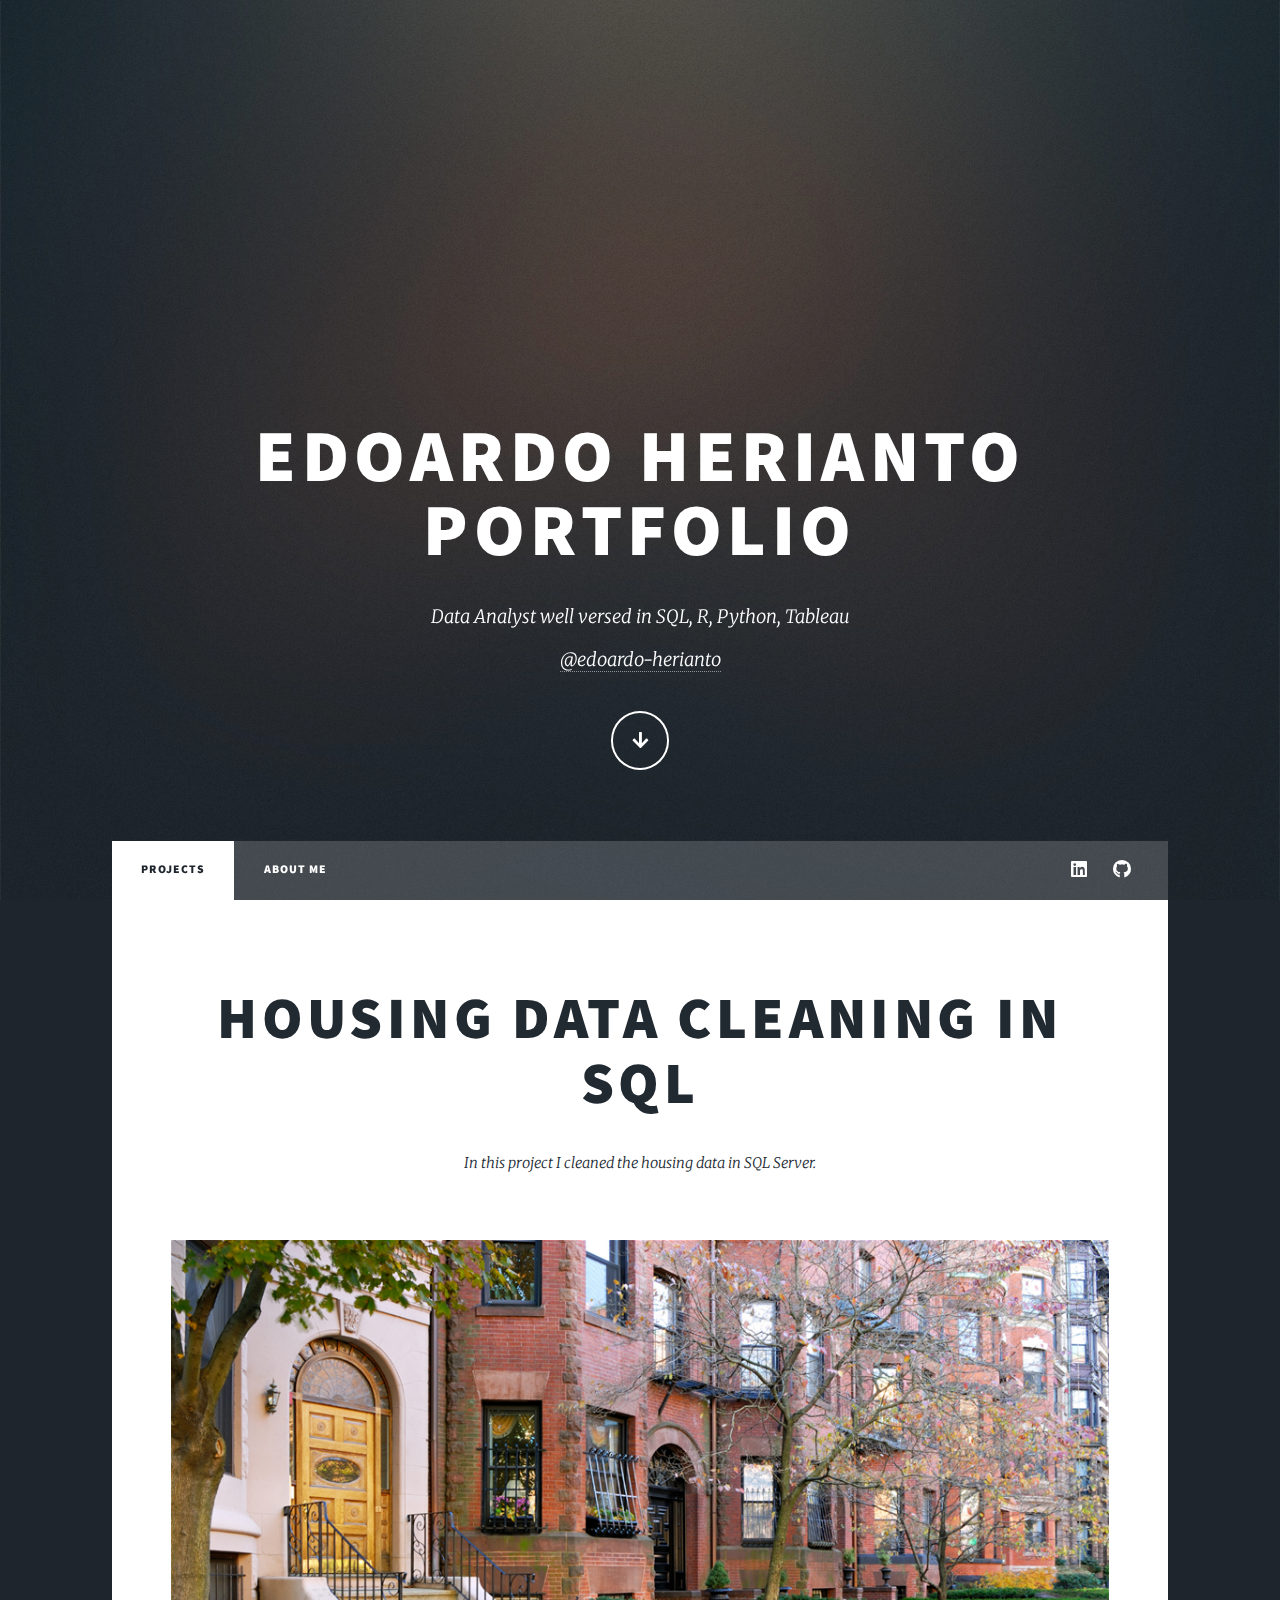
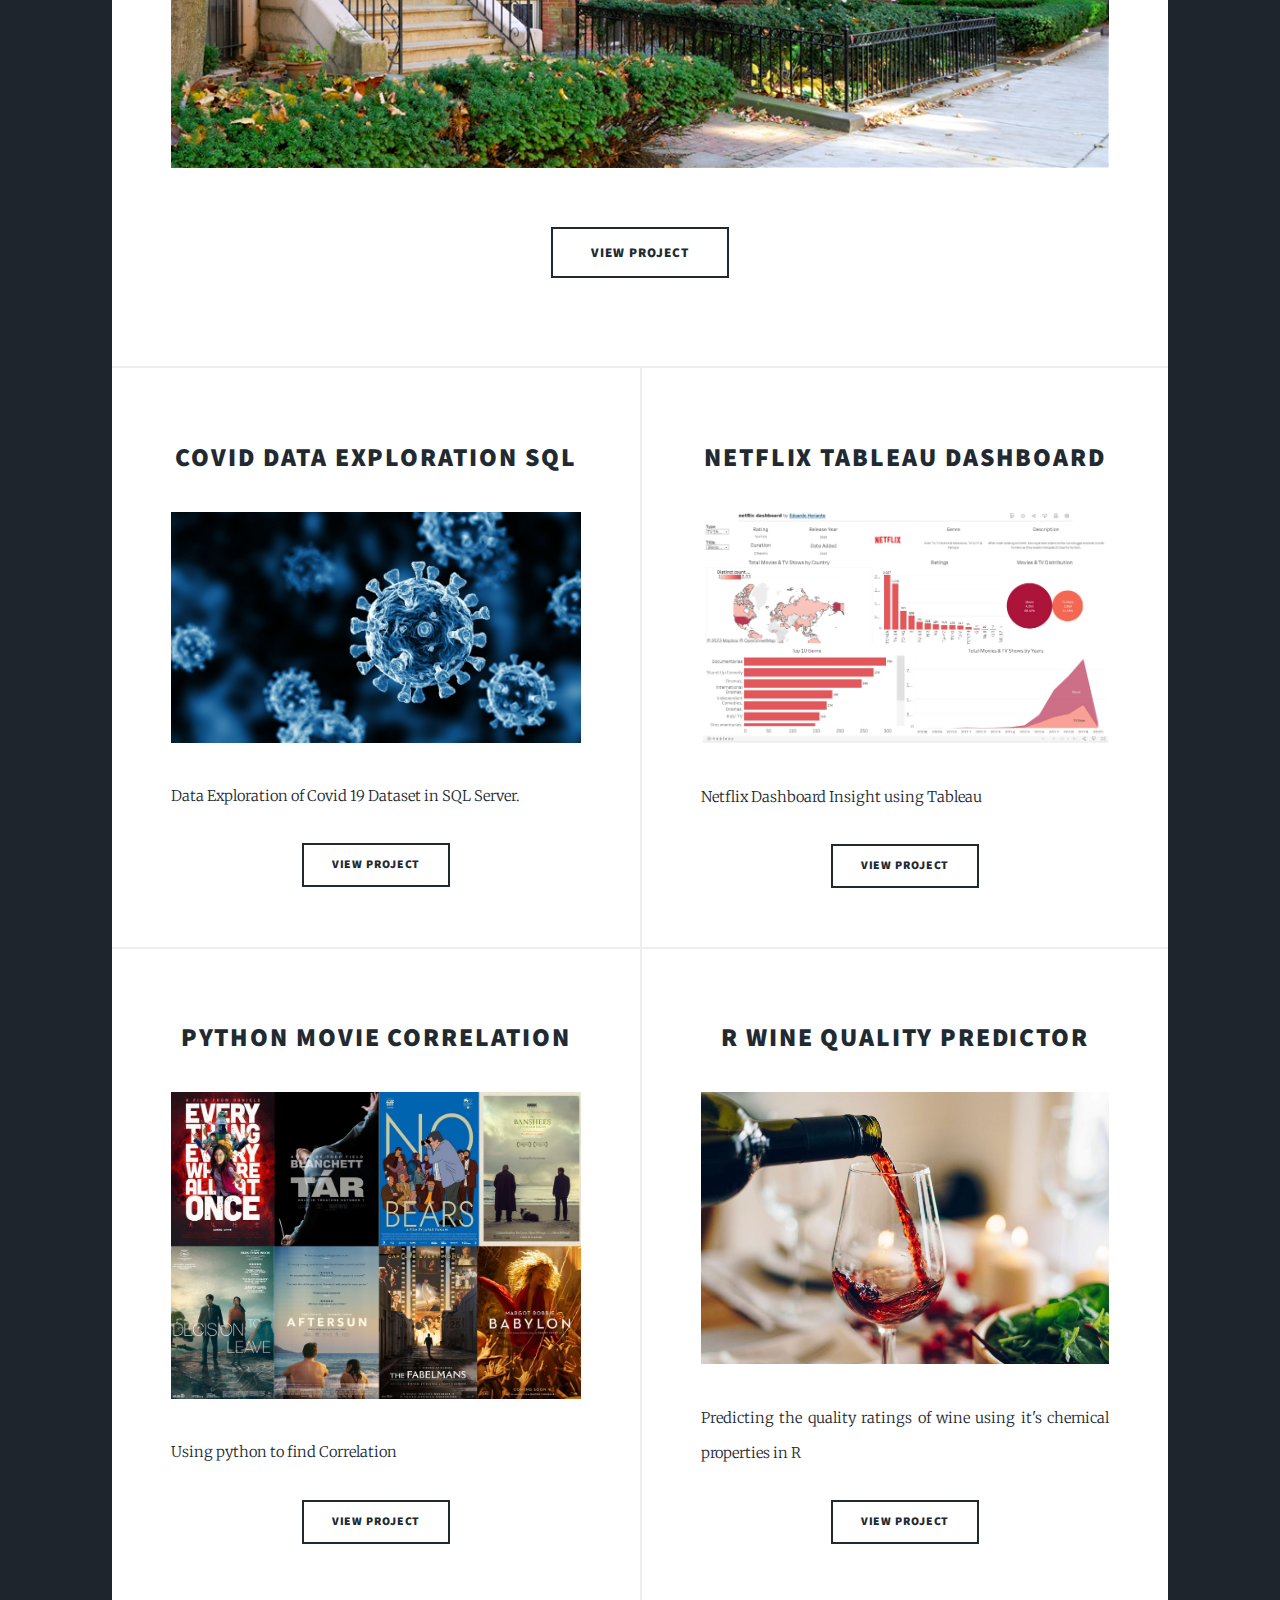
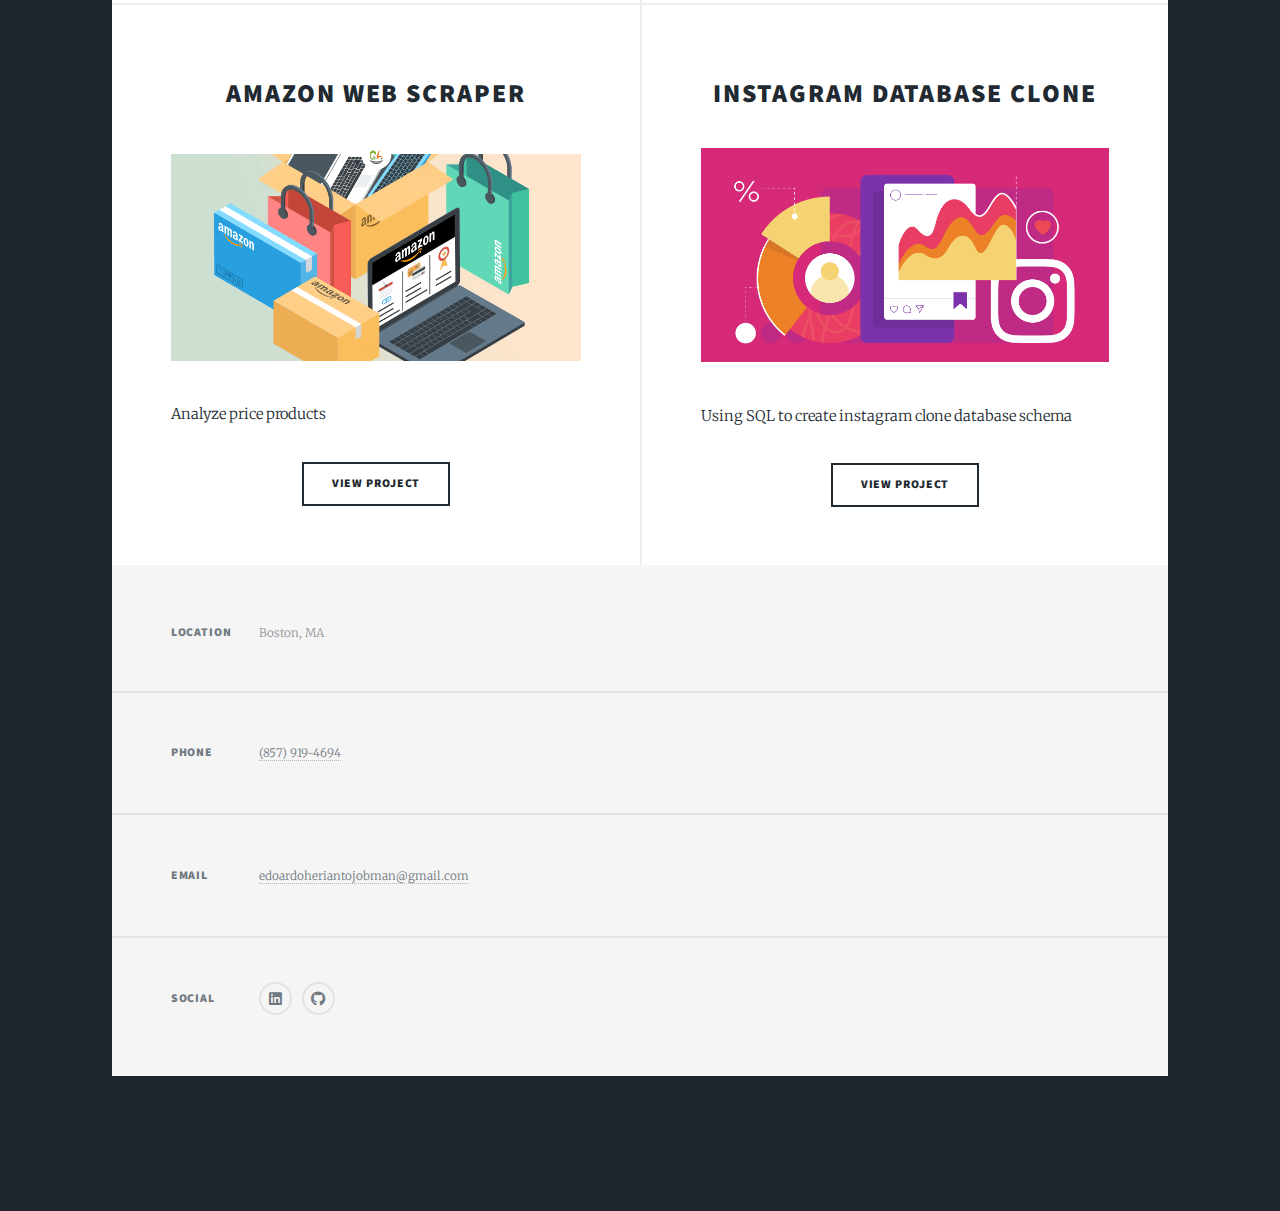
==== commit 257e7d62: "Update index.html" ====
--- a/index.html
+++ b/index.html
@@ -21,7 +21,7 @@
 					<div id="intro">
 						<h1>Edoardo Herianto Portfolio<br />
 						</h1>
-						<p>Data Analyst well versed in SQL, R, Python, Tableu <br /> 
+						<p>Data Analyst well versed in SQL, R, Python, Tableau <br /> 
 						<a href="https://www.linkedin.com/in/edoardo-herianto/">@edoardo-herianto</a><a href="https://github.com/edher01"></a></p>
 						<ul class="actions">
 							<li><a href="#header" class="button icon solid solo fa-arrow-down scrolly">Continue</a></li>
@@ -188,4 +188,4 @@
 			<script src="assets/js/main.js"></script>
 
 	</body>
-</html>+</html>
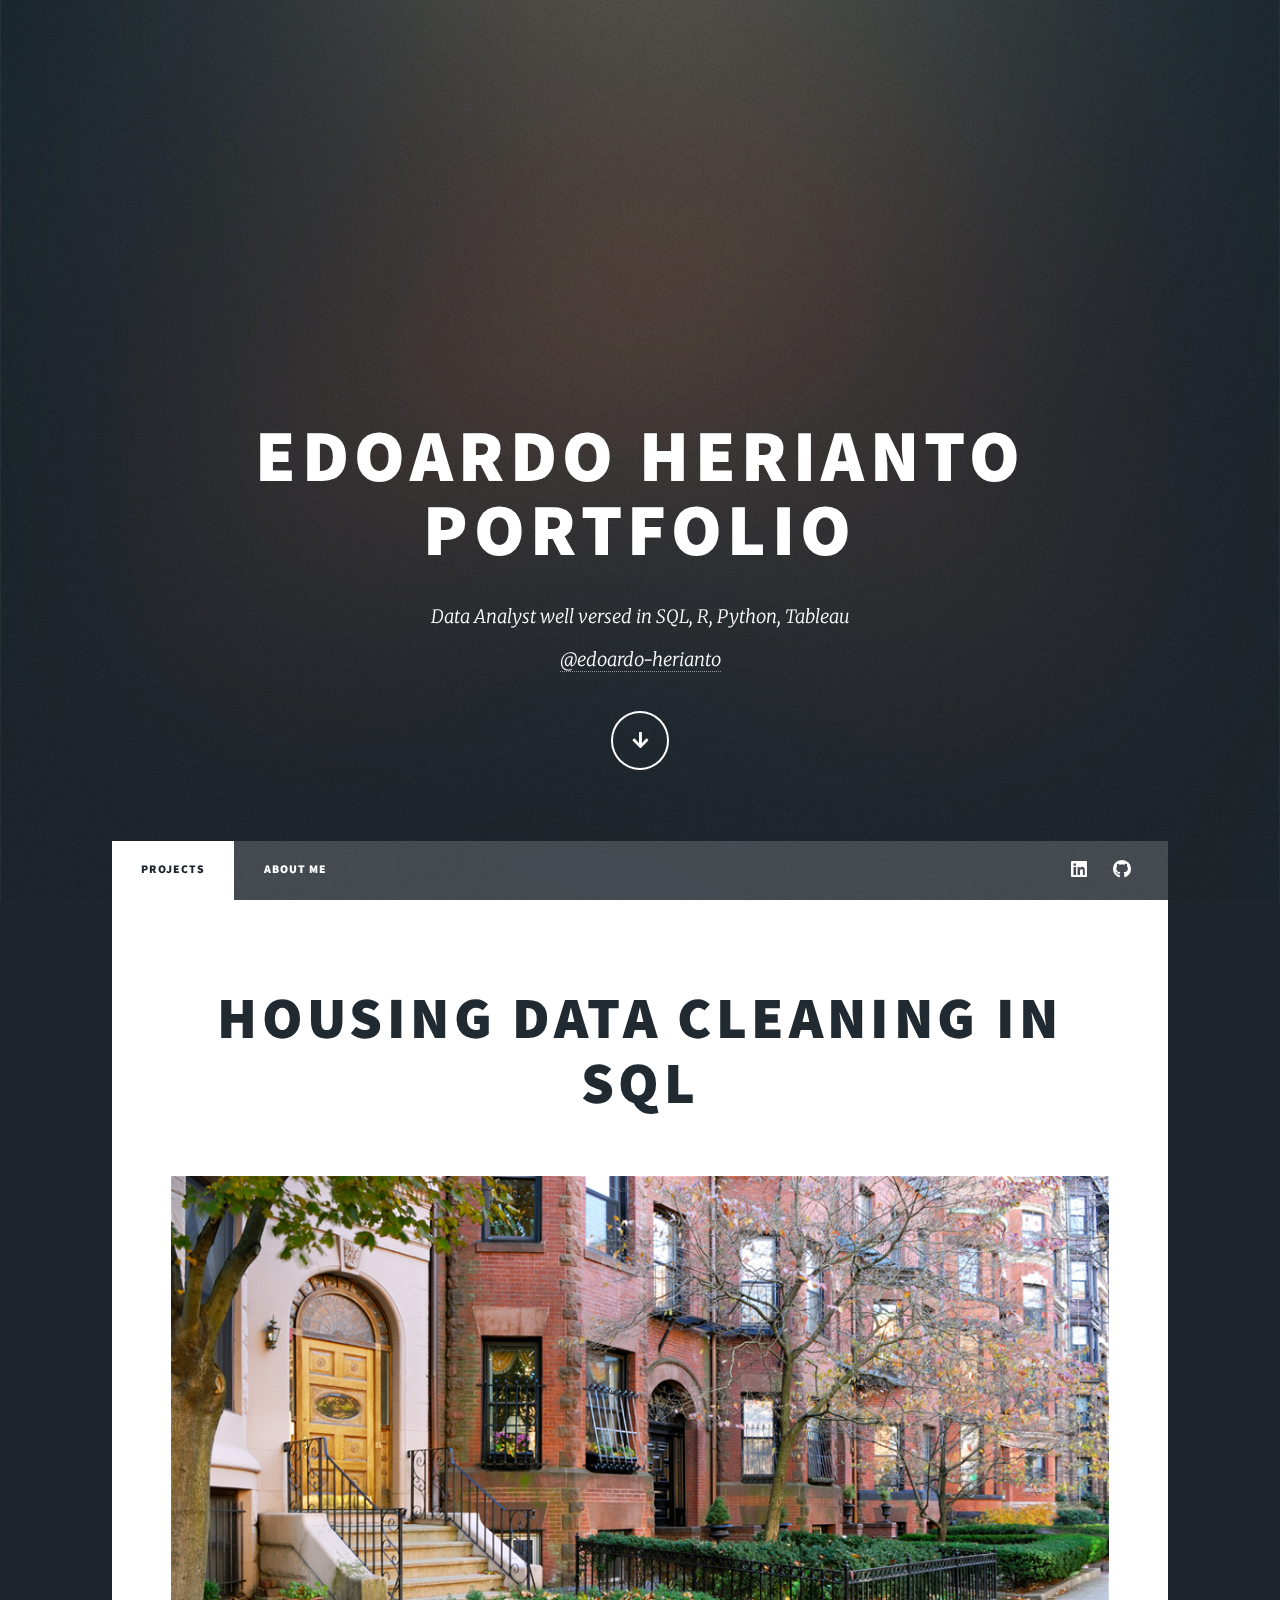
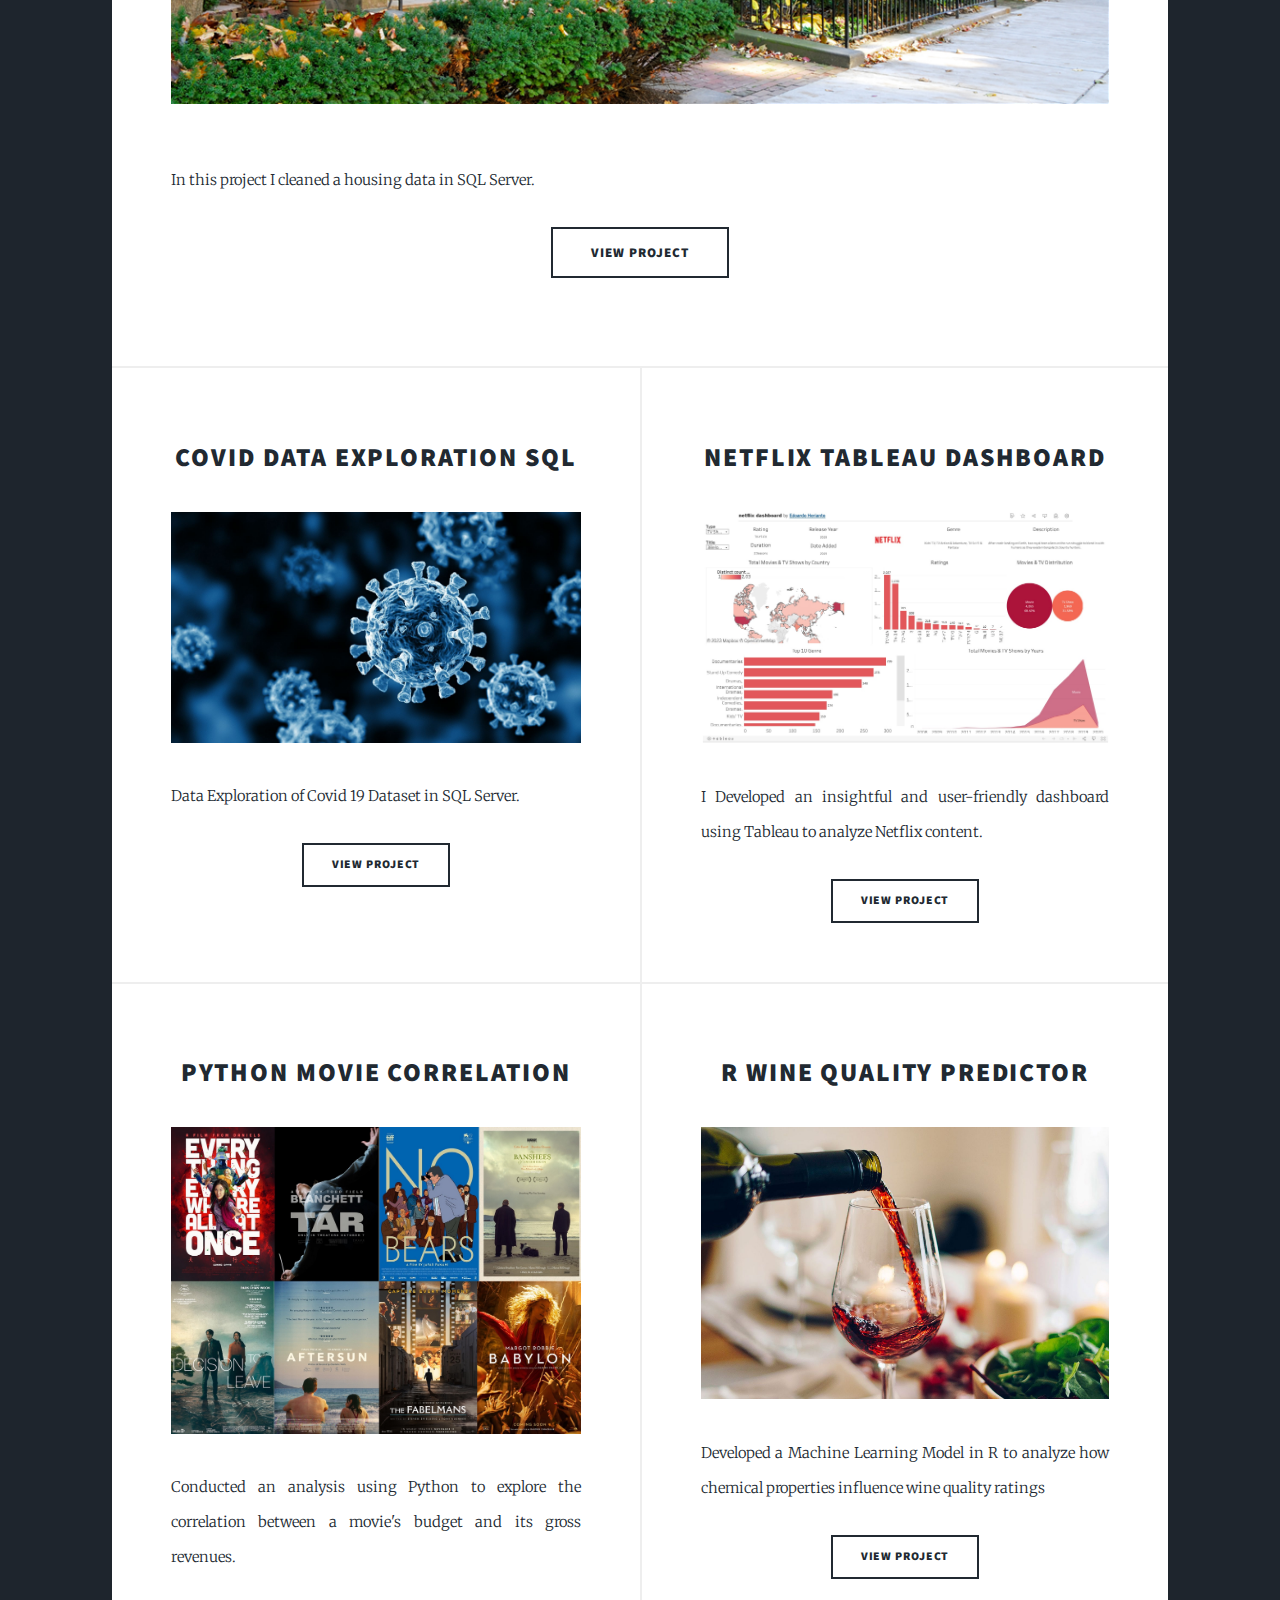
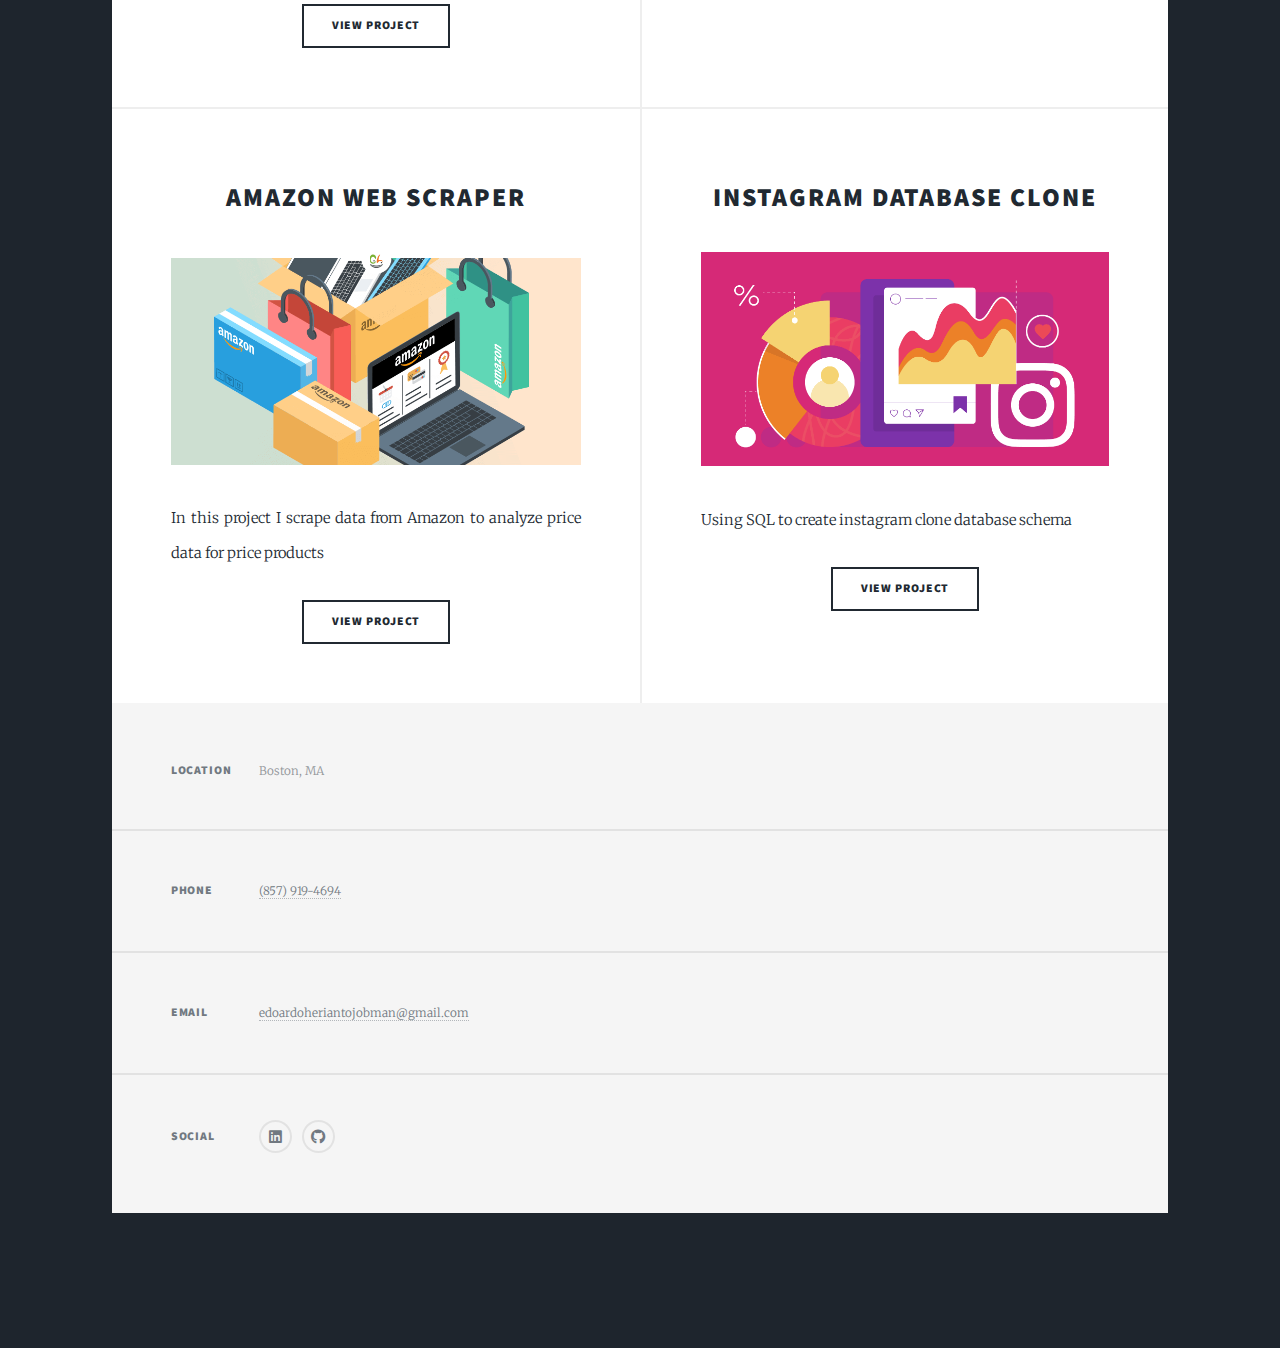
==== commit 8023dcdf: "Update index.html" ====
--- a/index.html
+++ b/index.html
@@ -56,9 +56,10 @@
 									
 									<h2><a href="https://github.com/edher01/PortfolioProjects/blob/main/Housing%20Data%20Cleaning.sql">HOUSING DATA CLEANING IN SQL<br />
 									</a></h2>
-									<p>In this project I cleaned the housing data in SQL Server. </p>
+									
 								</header>
 								<a href="https://github.com/edher01/PortfolioProjects/blob/main/Housing%20Data%20Cleaning.sql" class="image main"><img src="images/housing.png" alt="" /></a>
+								<p>In this project I cleaned a housing data in SQL Server. </p>
 								<ul class="actions special">
 									<li><a href="https://github.com/edher01/PortfolioProjects/blob/main/Housing%20Data%20Cleaning.sql" class="button large">View Project</a></li>
 								</ul>
@@ -85,7 +86,7 @@
 										</a></h2>
 									</header>
 									<a href="https://public.tableau.com/app/profile/edoardo.herianto/viz/netflixdashboard_16854942306820/NETFLIXDashboard?publish=yes" class="image fit"><img src="images/netscreen.jpg" alt="" /></a>
-									<p>Netflix Dashboard Insight using Tableau</p>
+									<p>I Developed an insightful and user-friendly dashboard using Tableau to analyze Netflix content.</p>
 									<ul class="actions special">
 										<li><a href="https://public.tableau.com/app/profile/edoardo.herianto/viz/netflixdashboard_16854942306820/NETFLIXDashboard?publish=yes" class="button">View Project</a></li>
 									</ul>
@@ -97,7 +98,7 @@
 										</a></h2>
 									</header>
 									<a href="https://github.com/edher01/PortfolioProjects/blob/main/Movie%20Portfolio%20Project.ipynb" class="image fit"><img src="images/topten.jpeg" alt="" /></a>
-									<p>Using python to find Correlation</p>
+									<p>Conducted an analysis using Python to explore the correlation between a movie's budget and its gross revenues.</p>
 									<ul class="actions special">
 										<li><a href="https://github.com/edher01/PortfolioProjects/blob/main/Movie%20Portfolio%20Project.ipynb" class="button">View Project</a></li>
 									</ul>
@@ -109,7 +110,7 @@
 										</a></h2>
 									</header>
 									<a href="https://github.com/edher01/PortfolioProjects/blob/main/WineQualityPrediction.R" class="image fit"><img src="images/wine.jpeg" alt="" /></a>
-									<p>Predicting the quality ratings of wine using it's chemical properties in R</p>
+									<p>Developed a Machine Learning Model in R to analyze how chemical properties influence wine quality ratings</p>
 									<ul class="actions special">
 										<li><a href="https://github.com/edher01/PortfolioProjects/blob/main/WineQualityPrediction.R" class="button">View Project</a></li>
 									</ul>
@@ -121,7 +122,7 @@
 										</a></h2>
 									</header>
 									<a href="https://github.com/edher01/PortfolioProjects/blob/main/Amazon%20Web%20Scraper.ipynb" class="image fit"><img src="images/amazon.png" alt="" /></a>
-									<p>Analyze price products</p>
+									<p>In this project I scrape data from Amazon to analyze price data for price products</p>
 									<ul class="actions special">
 										<li><a href="https://github.com/edher01/PortfolioProjects/blob/main/Amazon%20Web%20Scraper.ipynb" class="button">View Project</a></li>
 									</ul>
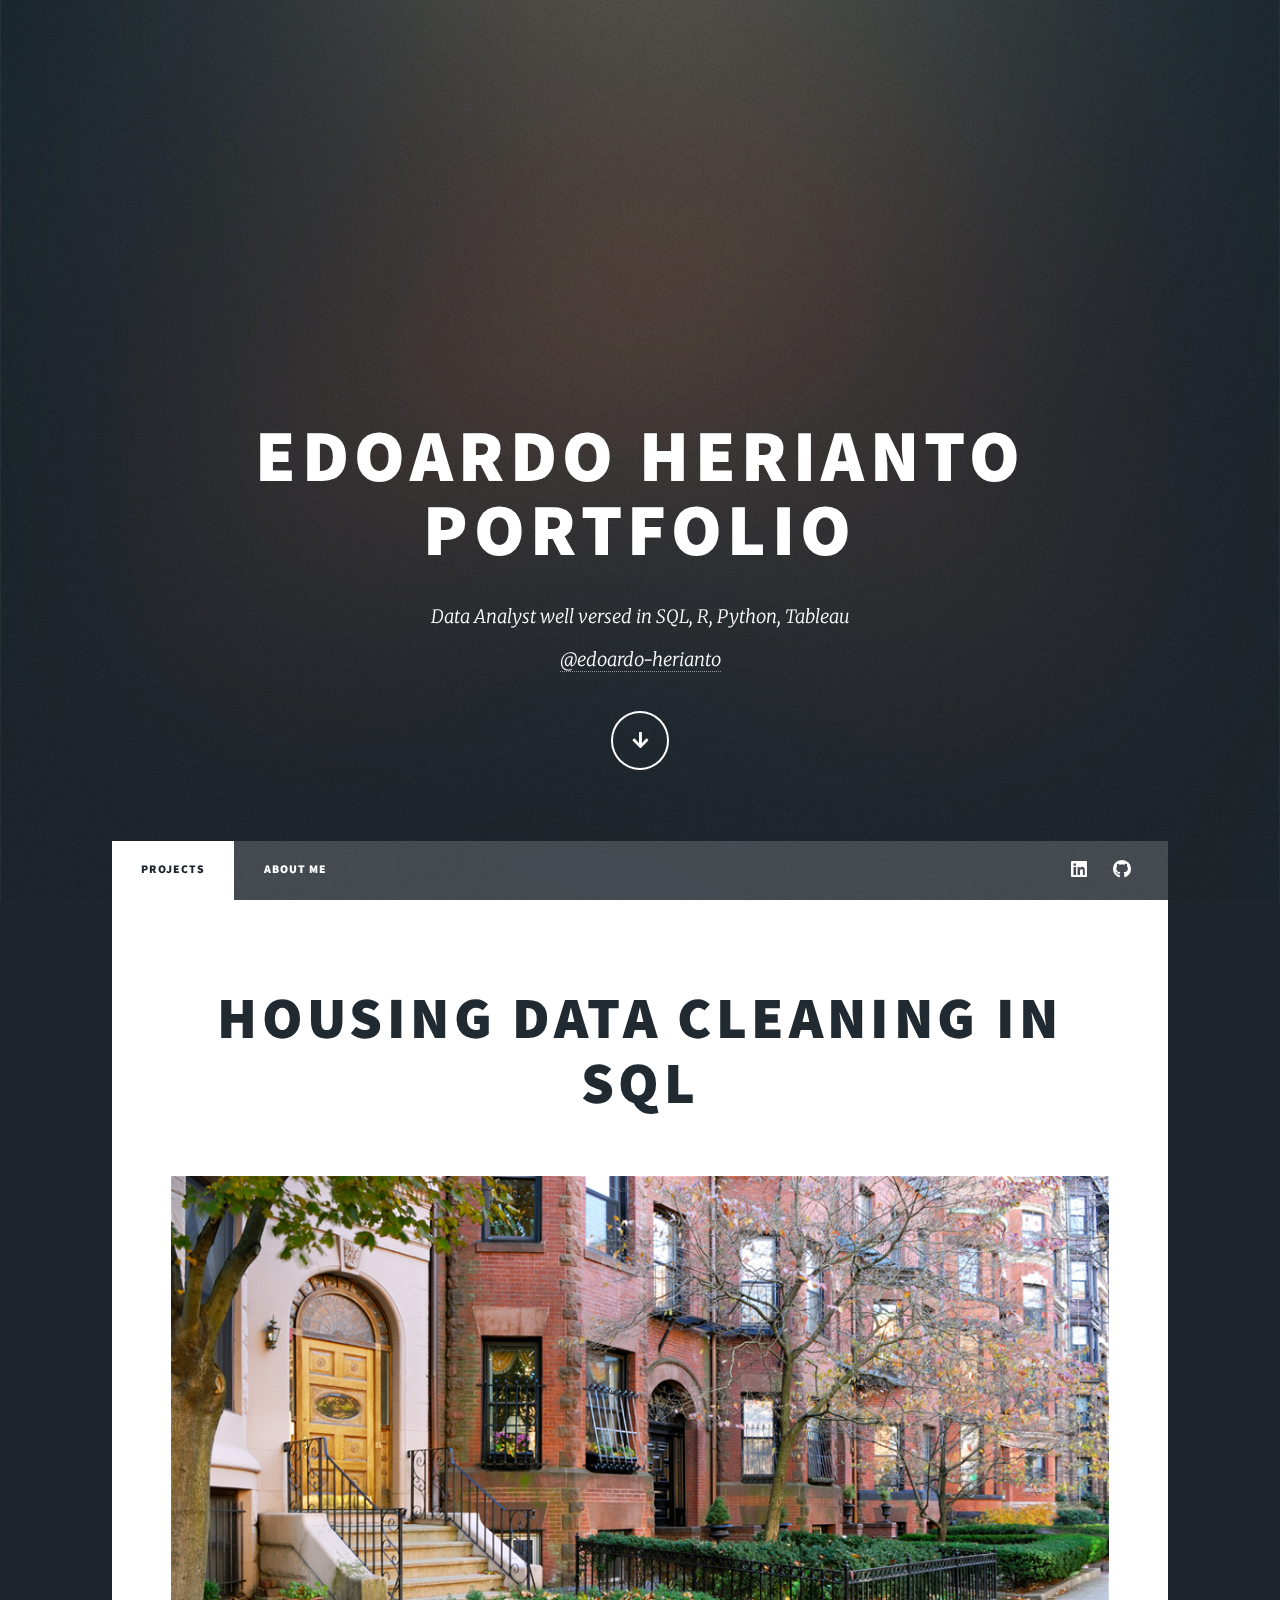
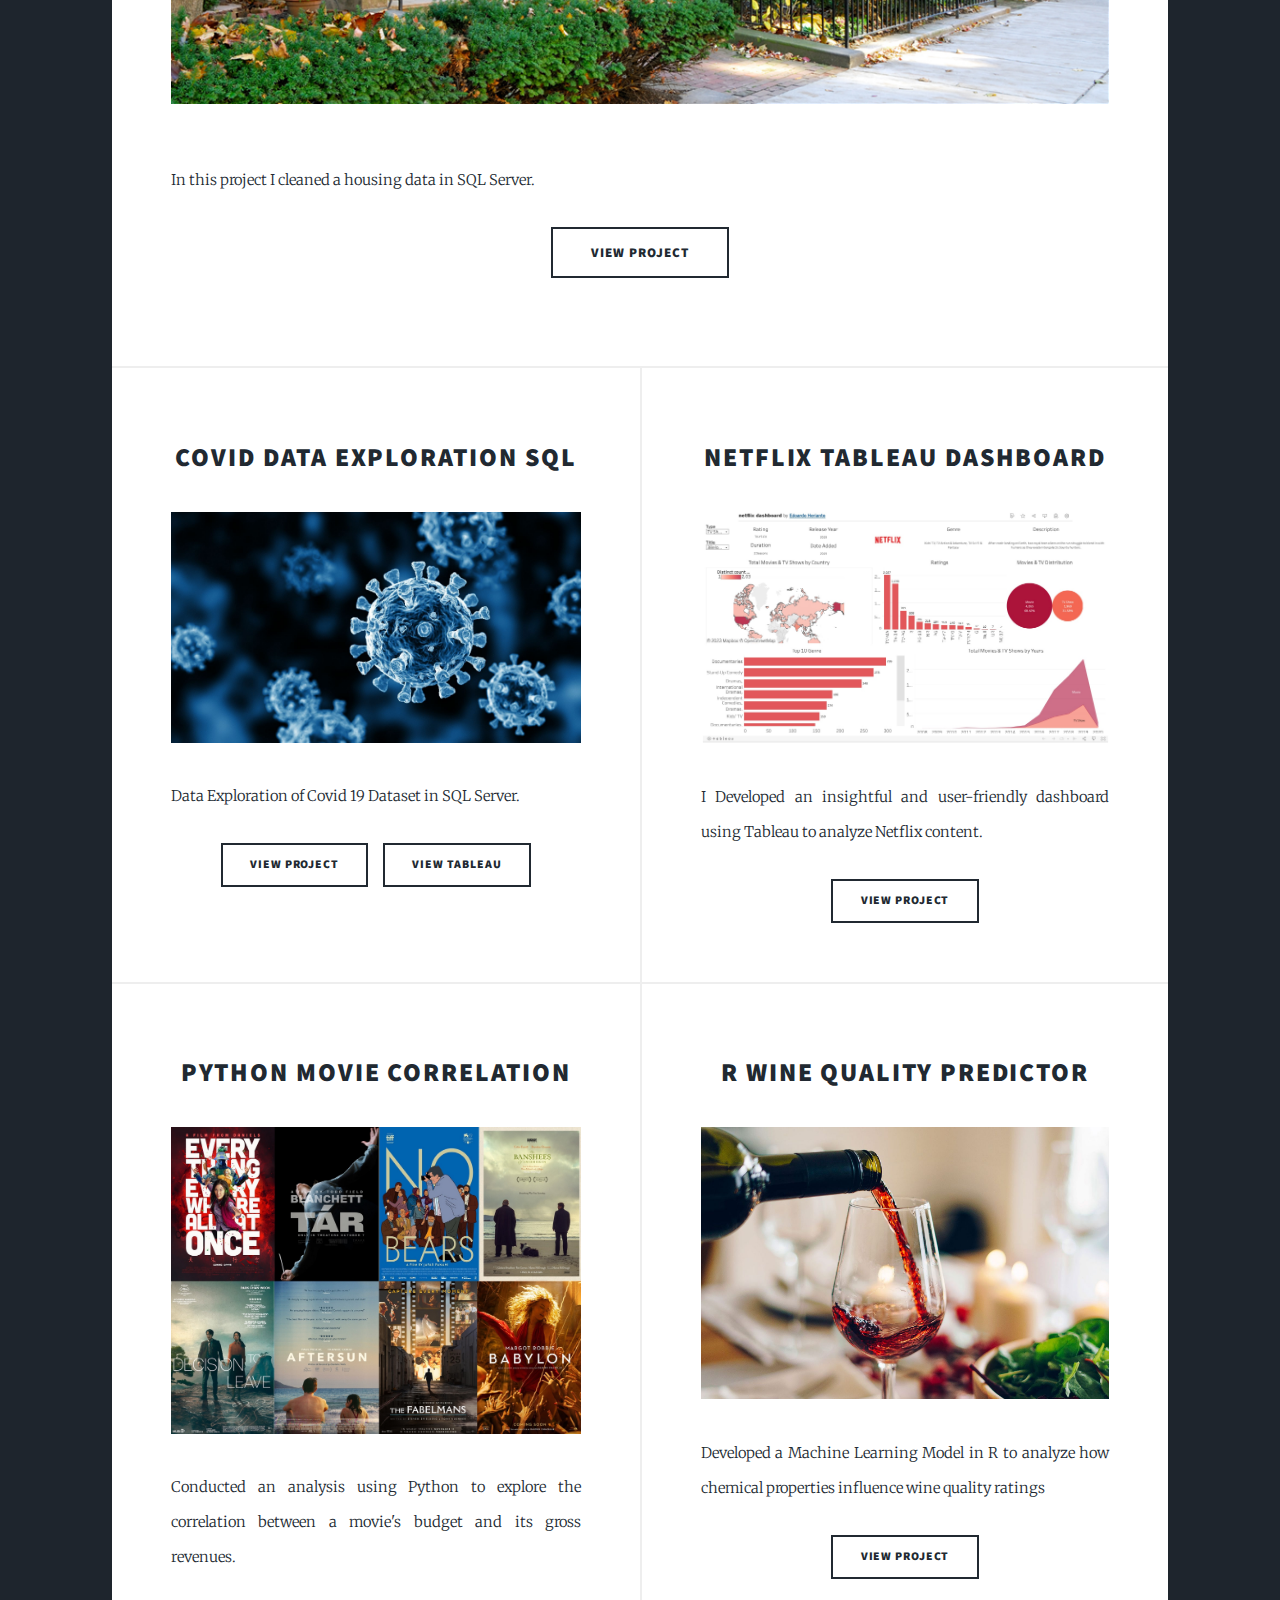
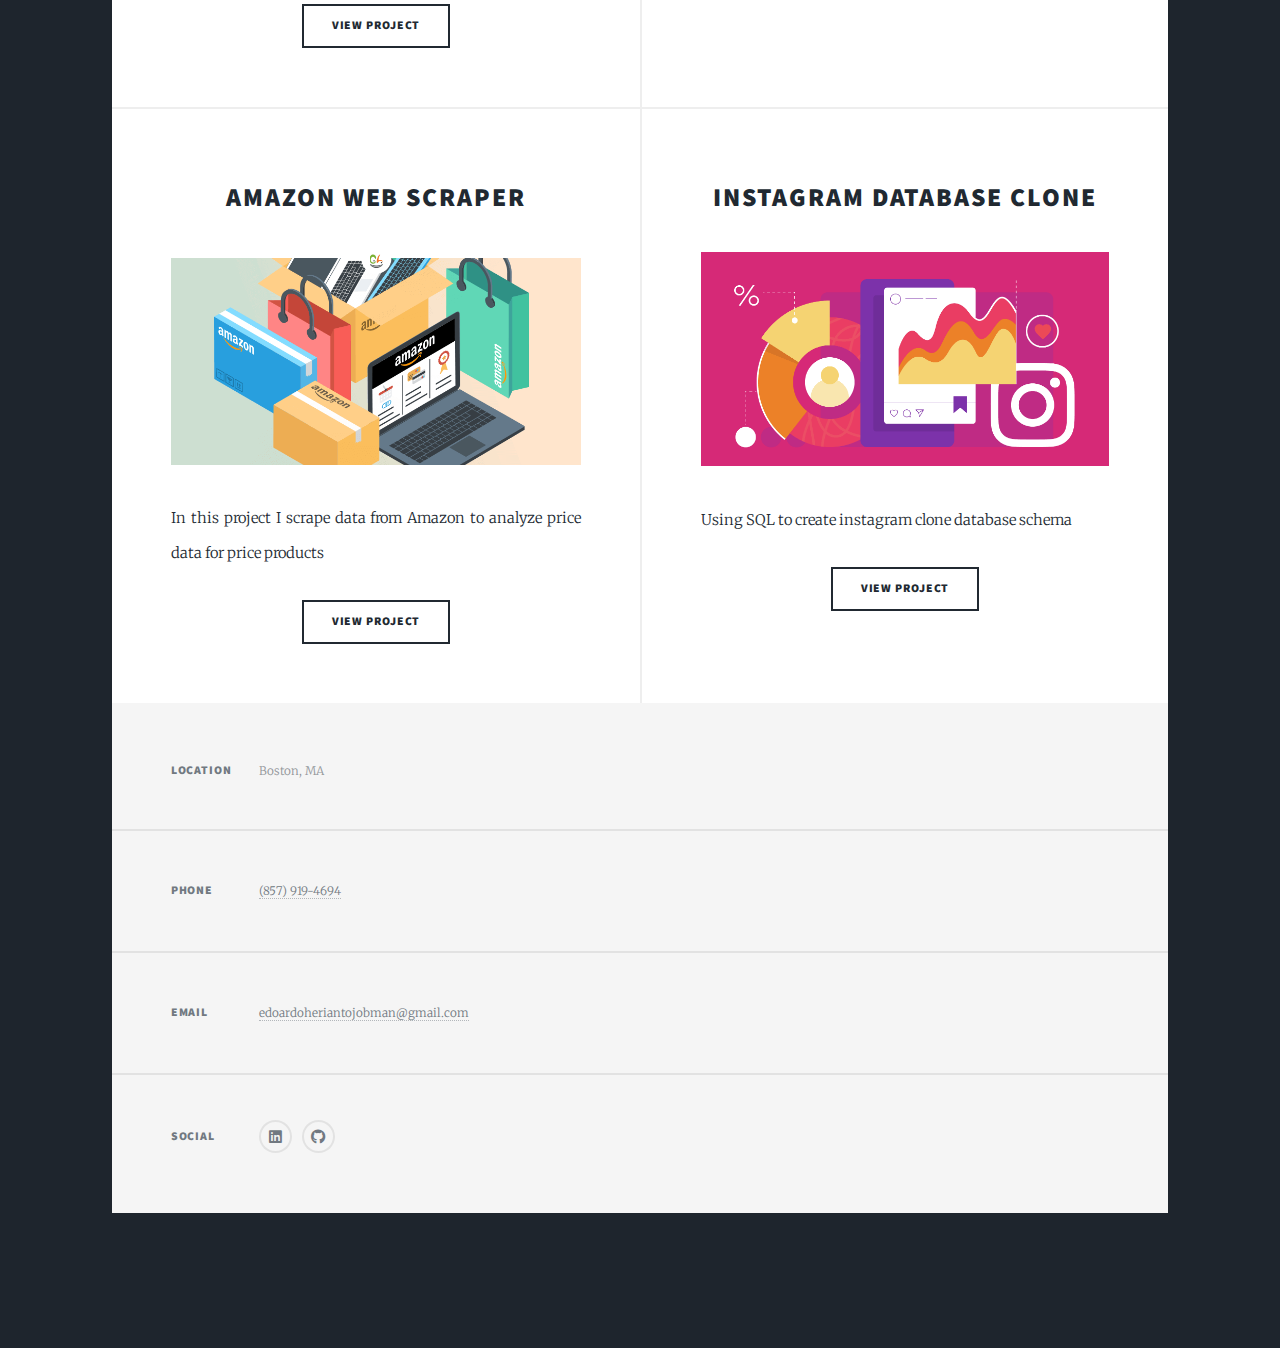
==== commit 12761cfb: "Update index.html" ====
--- a/index.html
+++ b/index.html
@@ -77,6 +77,7 @@
 									<p>Data Exploration of Covid 19 Dataset in SQL Server.</p>
 									<ul class="actions special">
 										<li><a href="https://github.com/edher01/PortfolioProjects/blob/main/COVID%20Data%20Exploration.sql" class="button">View Project</a></li>
+										<li><a href="https://public.tableau.com/app/profile/edoardo.herianto/viz/CovidVaccineTracker_16855441668450/CovidVaccineTracker?publish=yes" class="button">View Tableau</a></li>
 									</ul>
 								</article>
 								<article>
@@ -190,3 +191,4 @@
 
 	</body>
 </html>
+
